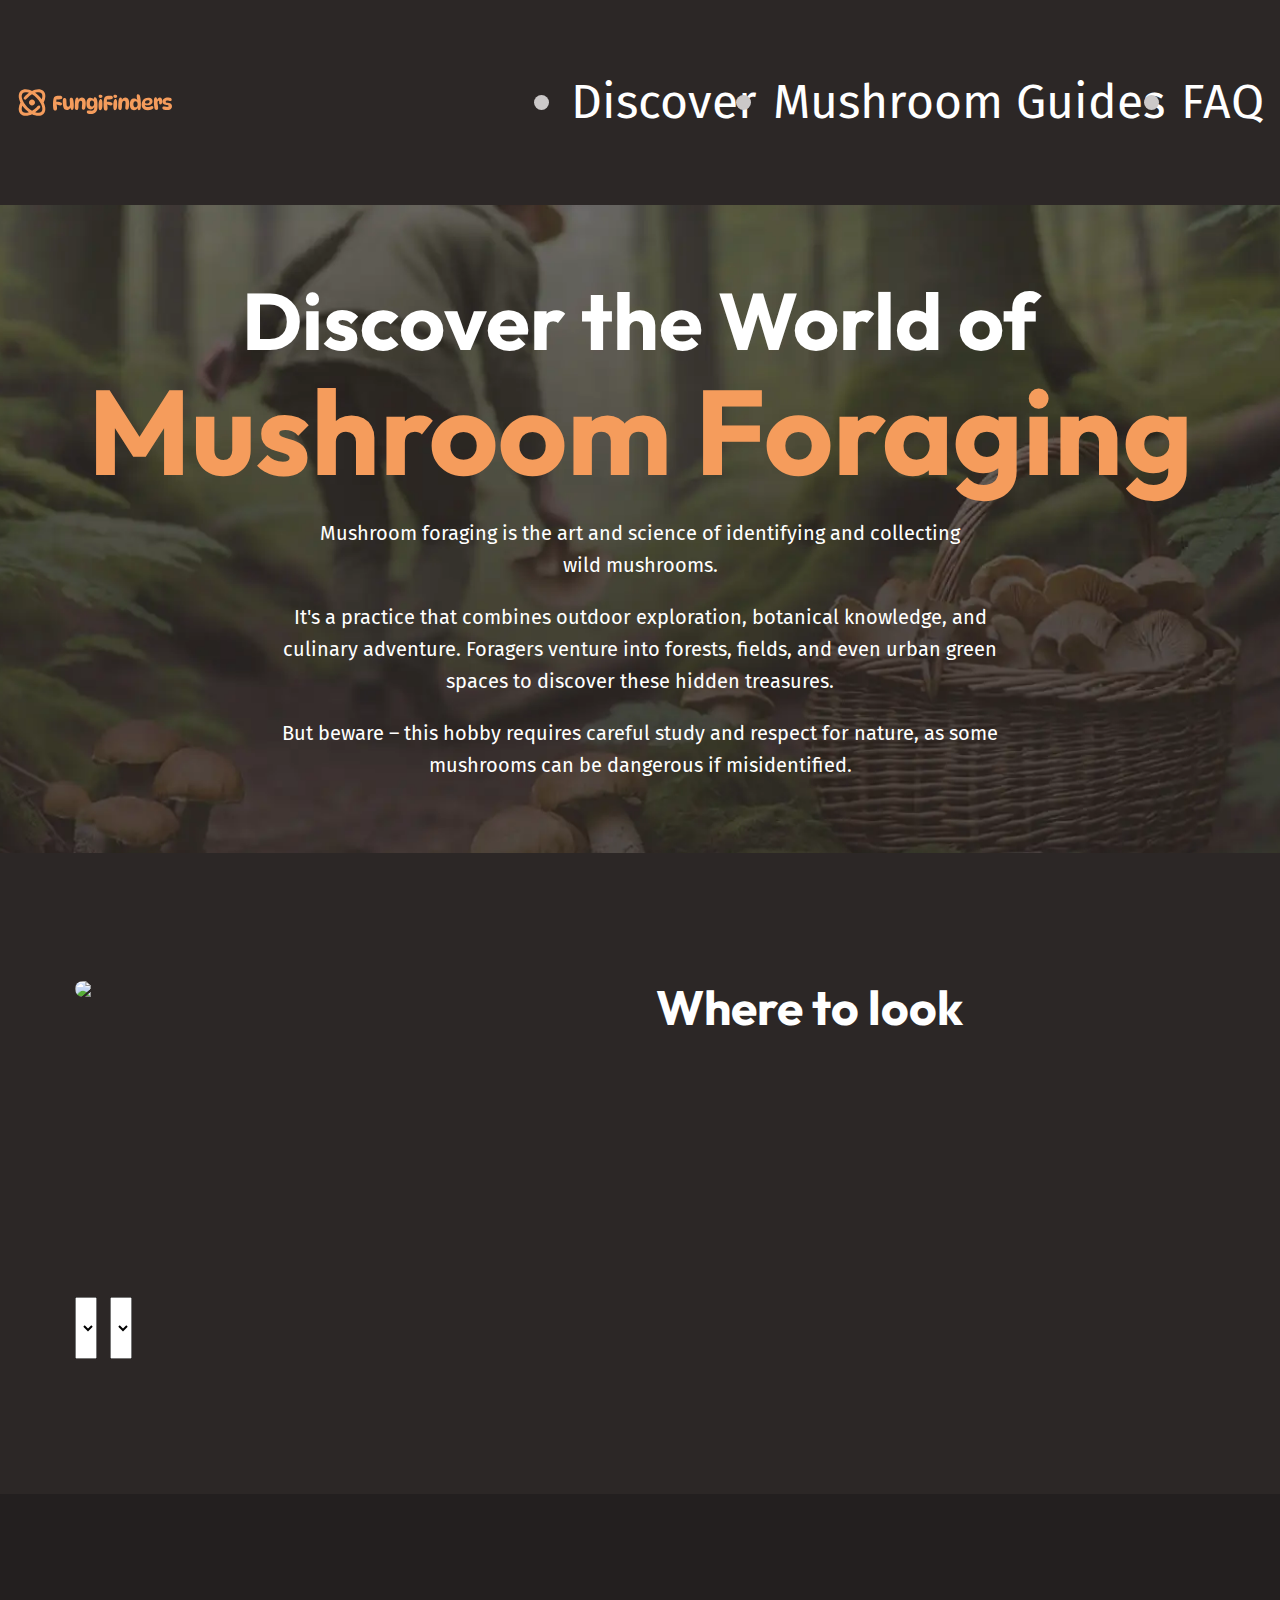
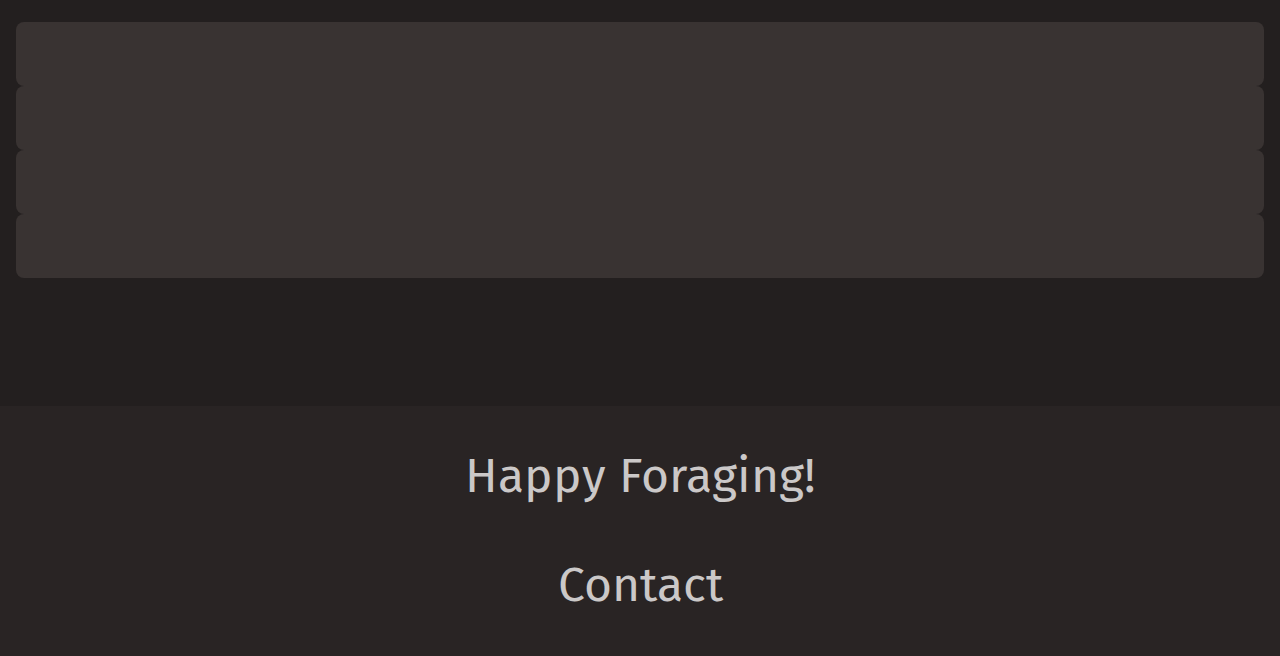
==== mushroom-guide.html @ 0af753ed "feat: add mushroom-guide.html" ====
<!DOCTYPE html>
<html lang="en">
  <head>
    <meta charset="UTF-8" />
    <meta name="viewport" content="width=device-width, initial-scale=1.0" />
    <title>Fungi Finders</title>
    <link rel="preconnect" href="https://fonts.googleapis.com" />
    <link rel="preconnect" href="https://fonts.gstatic.com" crossorigin />
    <link
      href="https://fonts.googleapis.com/css2?family=Fira+Sans:wght@400;700&family=Outfit:wght@100..900&display=swap"
      rel="stylesheet"
    />
    <link rel="stylesheet" href="./style.css" />
    <script src="/main.js" defer></script>
  </head>
  <body>
    <a class="skip-to-main" href="#main">Skip to main</a>
    <header class="site-header">
      <div class="wrapper" data-width="wide" data-padding="compact">
        <div class="site-header__inner">
          <img src="/assets/fungi-finders.svg" alt="Fungi Logo" />
          <button aria-controls="primary-nav" aria-expanded="false">
            <span class="visally-hidden"></span>
            <img src="/assets/hamburger.svg" alt="" />
          </button>
          <nav id="primary-nav" class="primary-navigation">
            <ul>
              <li><a href="/">Discover</a></li>
              <li><a href="#">Mushroom Guides</a></li>
              <li><a href="#">FAQ</a></li>
            </ul>
          </nav>
        </div>
      </div>
    </header>
    <main id="main">
      <section class="hero section flow" data-padding="compact">
        <div class="wrapper">
          <h1 class="hero__title">
            Discover the World of <span> Mushroom Foraging</span>
          </h1>
        </div>
        <div class="wrapper" data-width="narrow">
          <div class="flow">
            <p>
              Mushroom foraging is the art and science of identifying and
              collecting wild mushrooms.
            </p>
            <p>
              It's a practice that combines outdoor exploration, botanical
              knowledge, and culinary adventure. Foragers venture into forests,
              fields, and even urban green spaces to discover these hidden
              treasures.
            </p>
            <p>
              But beware – this hobby requires careful study and respect for
              nature, as some mushrooms can be dangerous if misidentified.
            </p>
          </div>
        </div>
      </section>
      <!-- Where to look -->
      <section class="section">
        <div class="wrapper">
          <div class="equal-columns" data-alignment="centered" data-gap="large">
            <div class="">
              <img src="" alt=" " />
            </div>
            <div class="">
              <h2 class="section-title">Where to look</h2>
              <p></p>
              <p></p>
              <p></p>
            </div>
          </div>
        </div>
      </section>
      <!-- Guide -->
      <section class="section">
        <div class="wrapper">
          <h2 class="section-title"></h2>
          <select></select>
          <select></select>
          <!-- Grid of mushrooms -->
          <div>
            <!-- 12 cards here -->
          </div>
        </div>
      </section>
      <!-- fag -->
      <section class="section background-extra-dark">
        <div class="wrapper" data-width="wide">
          <div class="card">
            <img src="" alt="" />
            <h3 class="card__title"></h3>
            <p></p>
          </div>
          <div class="card">
            <img src="" alt="" />
            <h3 class="card__title"></h3>
            <p></p>
          </div>
          <div class="card">
            <img src="" alt="" />
            <h3 class="card__title"></h3>
            <p></p>
          </div>
          <div class="card">
            <img src="" alt="" />
            <h3 class="card__title"></h3>
            <p></p>
          </div>
        </div>
      </section>
    </main>
    <footer class="site-footer">
      <p class="site--footer__title">Happy Foraging!</p>
      <a href="mailto:bobby@gmail.com">Contact</a>
    </footer>
  </body>
</html>
---- style.css ----
@layer reset {
  *,
  *::before,
  *::after {
    box-sizing: border-box;
  }

  html {
    -mo2-text-size-adjust: none;
    -webkit-text-size-adjust: none;
    text-size-adjust: none;
  }

  body,
  h1,
  h2,
  h3,
  h4,
  p,
  figure,
  blockqoute,
  dl,
  dd {
    margin: 0;
  }

  body {
    min-block-size: 100vh;
    line-height: 1.6;
  }

  h1,
  h2,
  h3,
  button,
  input,
  label {
    line-height: 1.1;
  }

  h1,
  h2,
  h3,
  h4 {
    text-wrap: balance;
  }

  p,
  li {
    text-wrap: pretty;
  }

  img,
  picture {
    max-inline-size: 100%;
    display: block;
  }

  input,
  button,
  textarea,
  select {
    font: inherit;
  }
}

@layer base {
  :root {
    --clr-white: hsl(0, 0%, 100%);
    --clr-gray-100: hsl(0, 2%, 79%);
    --clr-brand-400: hsl(25, 88%, 75%);
    --clr-brand-500: hsl(25, 88%, 66%);
    --clr-green-400: hsl(143, 19%, 49%);
    --clr-green-500: hsl(143, 38%, 37%);
    --clr-green-600: hsl(145, 29%, 19%);
    --clr-brown-500: hsl(10, 5%, 25%);
    --clr-brown-600: hsl(9, 7%, 21%);
    --clr-brown-700: hsl(9, 8%, 16%);
    --clr-brown-800: hsl(0, 6%, 15%);
    --clr-brown-900: hsl(0, 6%, 13%);

    --clr-orange-500: hsl(28, 43%, 28%);
    --clr-red-500: hsl(359, 34%, 24%);
    --clr-teal-500: hsl(186, 42%, 25%);

    --ff--body: 'Fira Sans', sans-serif;
    --ff-heading: 'Outfit', sans-serif;
    --fs-300: 0.875rem;
    --fs-400: 1rem;
    --fs-500: 1.125rem;
    --fs-600: 1.25rem;
    --fs-700: 1.5rem;
    --fs-800: 2rem;
    --fs-900: 3.75rem;
    --fs-1000: 3.75rem;

    @media (width > 760px) {
      --fs-300: 0.875rem;
      --fs-400: 1rem;
      --fs-500: 1.25rem;
      --fs-600: 1.5rem;
      --fs-700: 2rem;
      --fs-800: 3rem;
      --fs-900: 5rem;
      --fs-1000: 7.5rem;
    }
  }
  :root {
    --text-main: var(--clr-gray-100);
    --text-high-contrast: var(--clr-white);
    --text-brand: var(--clr-brand-500);
    --text-brand-light: var(--clr-brand-400);

    --background-accent-light: var(--clr-green-400);
    --background-accent-main: var(--clr-green-500);
    --background-accent-dark: var(--clr-green-600);

    --background-extra-light: var(--clr-brown-500);
    --background-light: var(--clr-brown-600);
    --background-main: var(--clr-brown-700);
    --background-dark: var(--clr-brown-800);
    --background-extra-dark: var(--clr-brown-900);
  }
  :root {
    --font-size-heading-sm: var(--fs-700);
    --font-size-heading-rg: var(--fs-800);
    --font-size-heading-lg: var(--fs-900);
    --font-size-heading-xl: var(--fs-1000);

    --font-size-sm: var(--fs-300);
    --font-size-rg: var(--fs-400);
    --font-size-md: var(--fs-500);
    --font-size-lg: var(--fs-600);
  }
  :root {
    --border-radius-sm: 0.25rem;
    --border-radius-md: 0.5rem;
    --border-radius-lg: 0.75rem;
  }

  html {
    font-family: var(--ff--body);
    line-height: 1.6;
  }
  body {
    font-size: var(--font-size-heading-rg);
    color: var(--text-main);
    background-color: var(--background-main);
  }
  h1,
  h2,
  h3,
  h4 {
    font-family: var(--ff-heading);
    color: var(--text-high-contrast);
  }
  h1 {
    font-size: var(--font-size-heading-lg);
  }
  a {
    color: var(--text-high-contrast);
  }
  a:hover,
  a:focus-visible {
    color: var(--text-brand-light);
  }
  img {
    border-radius: var(--border-radius-lg);
  }
}

@layer layout {
  .flow > * + * {
    margin-top: var(--flow-spacer, 1em);
  }
  .grid-flow {
    display: grid;
    gap: var(--grid-flow-gap, 1rem);

    align-content: start;
    justify-items: start;

    /* optional */
    align-content: var(--grid-flow-alignment, start);
    justify-items: var(--grid-flow-justification, start);
  }

  .equal-columns {
    display: grid;
    gap: var(--equal-columns-gap, 1rem);
    align-items: var(--column-layout-alignment, stretch);

    @media (width > 760px) {
      grid-auto-flow: column;
      grid-auto-columns: 1fr;
    }
    &[data-gap='large'] {
      --equal-columns-gap: 2rem;
    }

    &[data-vertical-alignment='centered'] {
      --column-layout-alignment: center;
    }

    &[data-vertical-alignment='bottom'] {
      --column-layout-alignment: end;
    }
  }

  .section {
    --padding: 3.7rem;
    padding-block: var(--padding);

    @media (width > 720px) {
      --padding: 8rem;

      &[data-padding='compact'] {
        --padding: 4.5rem;
      }
    }
  }

  .wrapper {
    --wrapper-max-width: 1130px;

    max-width: var(--wrapper-max-width);
    margin-inline: auto;
    padding-inline: 1rem;
    /* Non conventianall way to fix any line breaks due to figma sizing */
    box-sizing: content-box;

    &[data-width='narrow'] {
      --wrapper-max-width: 720px;
    }
    /* we can also nesting */
    &[data-width='wide'] {
      --wrapper-max-width: 1330px;
    }
  }
  /* attribute selector instead of using double hypen method */
  /* .wrapper[data-width='wide']{

  } */
  /* .wrapper--wide{

  }
  .wrapper--narrow{

  } */
}

@layer components {
  .skip-to-main:not(:focus) {
    clip: rect(0 0 0 0);
    clip-path: inset(50%);
    height: 1px;
    overflow: hidden;
    position: absolute;
    white-space: nowrap;
    width: 1px;
    position: absolute;
  }
  .skip-to-main {
    background: var(--background-accent-main);
    padding: 1rem;
    border-radius: var(--border-radius-lg);
  }
  .site-header {
    padding-block: 1rem;
  }
  .site-header__inner {
    display: flex;
    gap: 0.5rem 1rem;
    flex-wrap: wrap;
    justify-content: space-between;
  }
  [aria-controls='primary-nav'] {
    z-index: 100;
    background: transparent;
    border: 0;
    img {
      border-radius: 0;
    }
  }
  [aria-controls='primary-nav'] {
    display: none;
  }
  .primary-navigation {
    ul {
      display: flex;
      gap: 0.5rem 1rem;
    }
    a {
      text-decoration: none;
    }

    @media (width < 760px) {
      display: none;
      position: absolute;
      z-index: 10;
      top: 0;
      right: 0;
      padding: 2rem;
      font-size: var(--font-size-lg);
      font-weight: 700;
      font-family: var(--ff-heading);
      background-color: var(--background-accent-main);
      border-radius: 0 0 0 var(--border-radius-md);
      ul {
        gap: 0;
        flex-direction: column;
      }
      li + li {
        margin-block-start: 2rem;
        padding-block-start: 2rem;
        border-top: 2px solid var(--background-accent-light);
      }
    }
  }
  @media (width < 760px) {
    [aria-controls='primary-nav'] {
      display: block;
    }
    [aria-expanded='true'] + .primary-navigation {
      display: block;
    }
  }
  .site-footer {
    text-align: center;
    padding-block: 2rem;
    background-color: var(--background-dark);
    display: grid;
    gap: 2rem;

    a {
      color: var(--text-main);
    }

    a:hover,
    a:focus-visbile {
      color: var(--text-brand-light);
    }
  }
  .site-footer__title {
    font-size: var(--font-size-heading-rg);
    font-family: var(--ff-heading);
    font-weight: 700;
  }
  a {
    text-decoration: none;
  }
  .hero {
    text-align: center;
    font-size: var(--font-size-md);
    color: var(--text-high-contrast);
    background-image: url(/assets/hero.webp);
    background-size: cover;
    background-position: center;
  }
  .hero__title {
    font-size: var(--font-size-heading-lg);
    span {
      font-size: var(--font-size-heading-xl);
      color: var(--text-brand);
      display: block;
    }
  }
  .card {
    display: grid;
    gap: var(--card-gap, 1rem);
    padding: 1rem;
    background-color: var(--background-light);
    border-radius: var(--border-radius-md);
    img {
      border-radius: var(--border-radius-sm);
    }
  }
  .card__title {
    font-size: var(--card--title-font-size, --font-size-heading-sm);
    color: var(--card-title-colr, var(--text-brand));
  }
  .button {
    text-decoration: none;
    cursor: pointer;
    display: inline-flex;
    padding: 0.5rem 1rem;
    background-color: var(--background-accent-main);
    font-weight: 700;
    border-radius: var(--border-radius-md);
  }
  .button:hover,
  .button:focus-visible {
    color: var(--text-high-contrast);
    background-color: var(--background-accent-light);
  }
}

@layer utilities {
  .visually-hidden {
    clip: rect(0 0 0 0);
    clip-path: inset(50%);
    height: 1px;
    overflow: hidden;
    position: absolute;
    white-space: nowrap;
    width: 1px;
  }
  .text-center {
    text-align: center;
  }
  .text-brand {
    color: var(--text-brand);
  }
  .text-high-contrast {
    color: var(--text-high-contrast);
  }

  .section-title {
    font-size: var(--font-size-heading-rg);
  }

  .background-base {
    background-color: var(--background-base);
  }
  .background-light {
    background-color: var(--background-light);
  }
  .background-extra-light {
    background-color: var(--background-extra-light);
  }
  .background-dark {
    background-color: var(--background-dark);
  }
  .background-extra-dark {
    background-color: var(--background-extra-dark);
  }

  .background-accent {
    background-color: var(--background-accent-dark);
  }

  .font-size-sm {
    font-size: var(--font-size-sm);
  }
  .font-size-regular {
    font-size: var(--font-size-regular);
  }
  .font-size-md {
    font-size: var(--font-size-md);
  }
  .font-size-lg {
    font-size: var(--font-size-lg);
  }
}
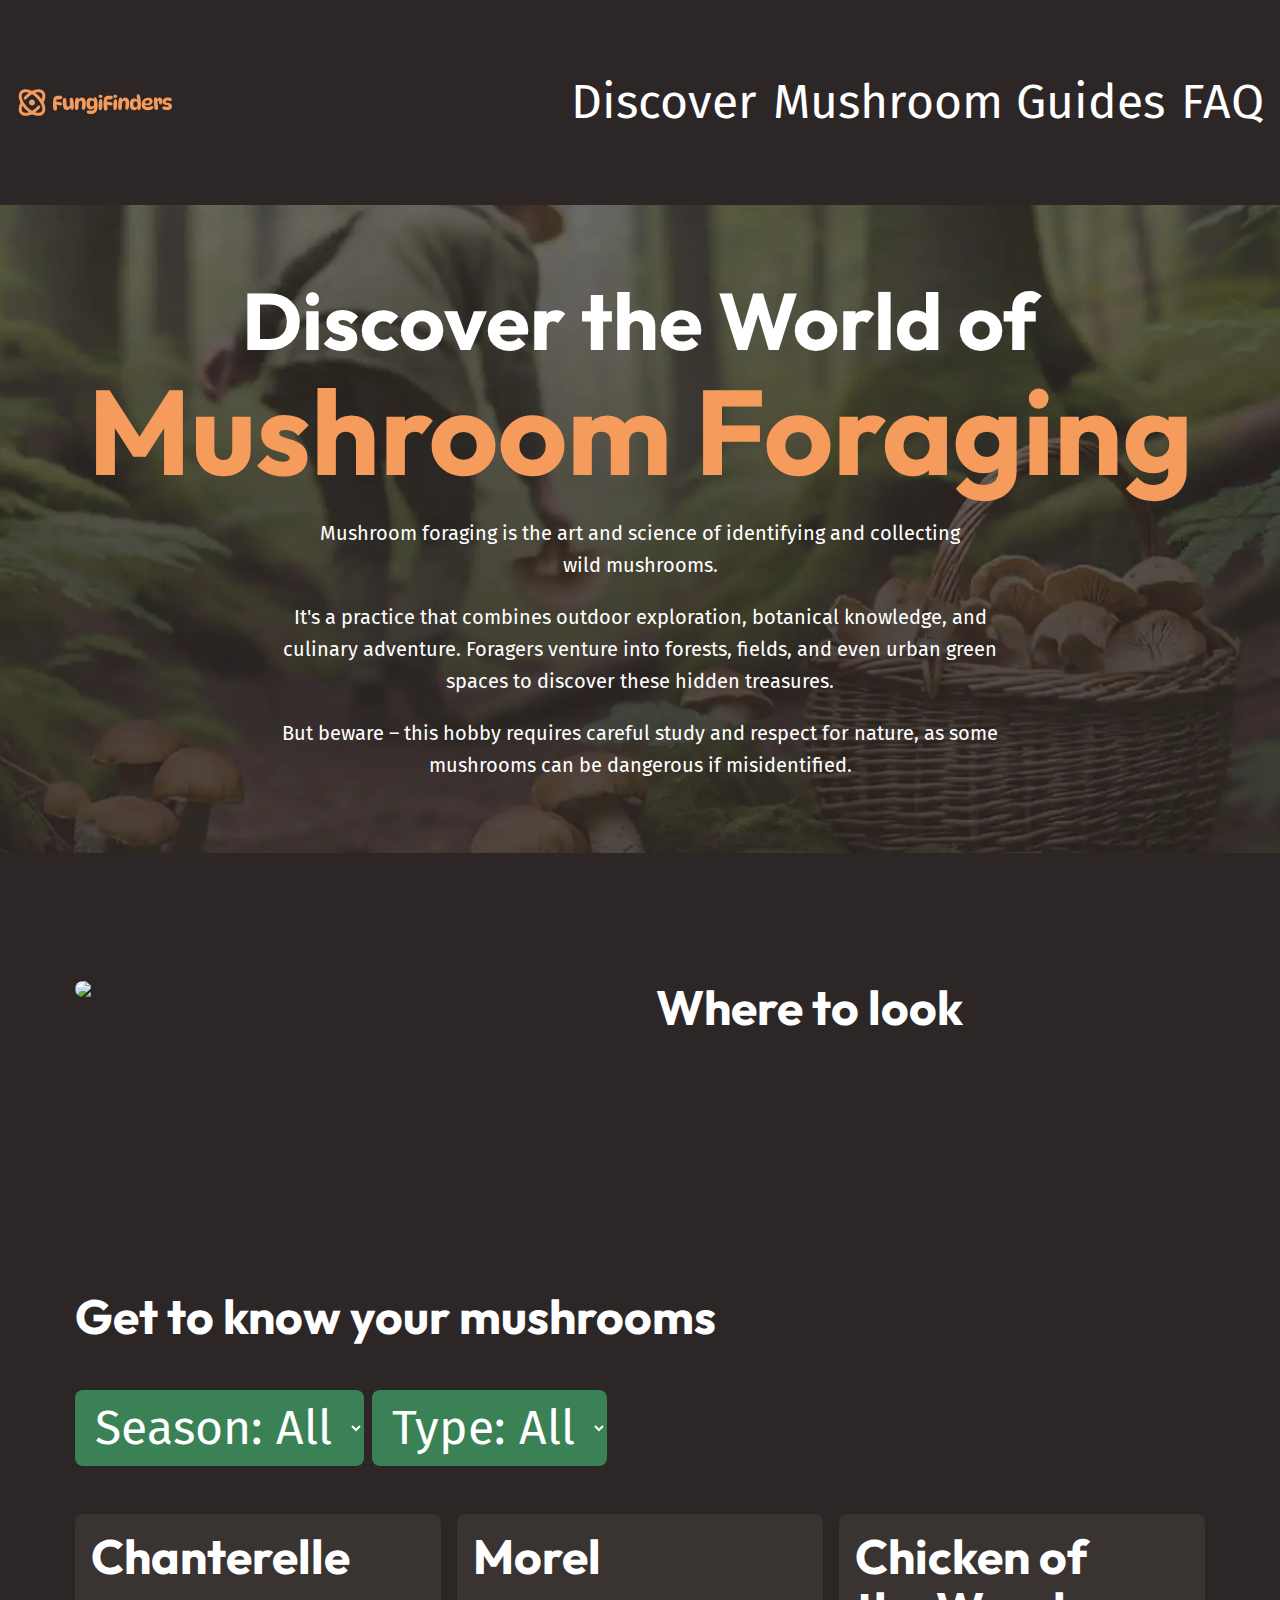
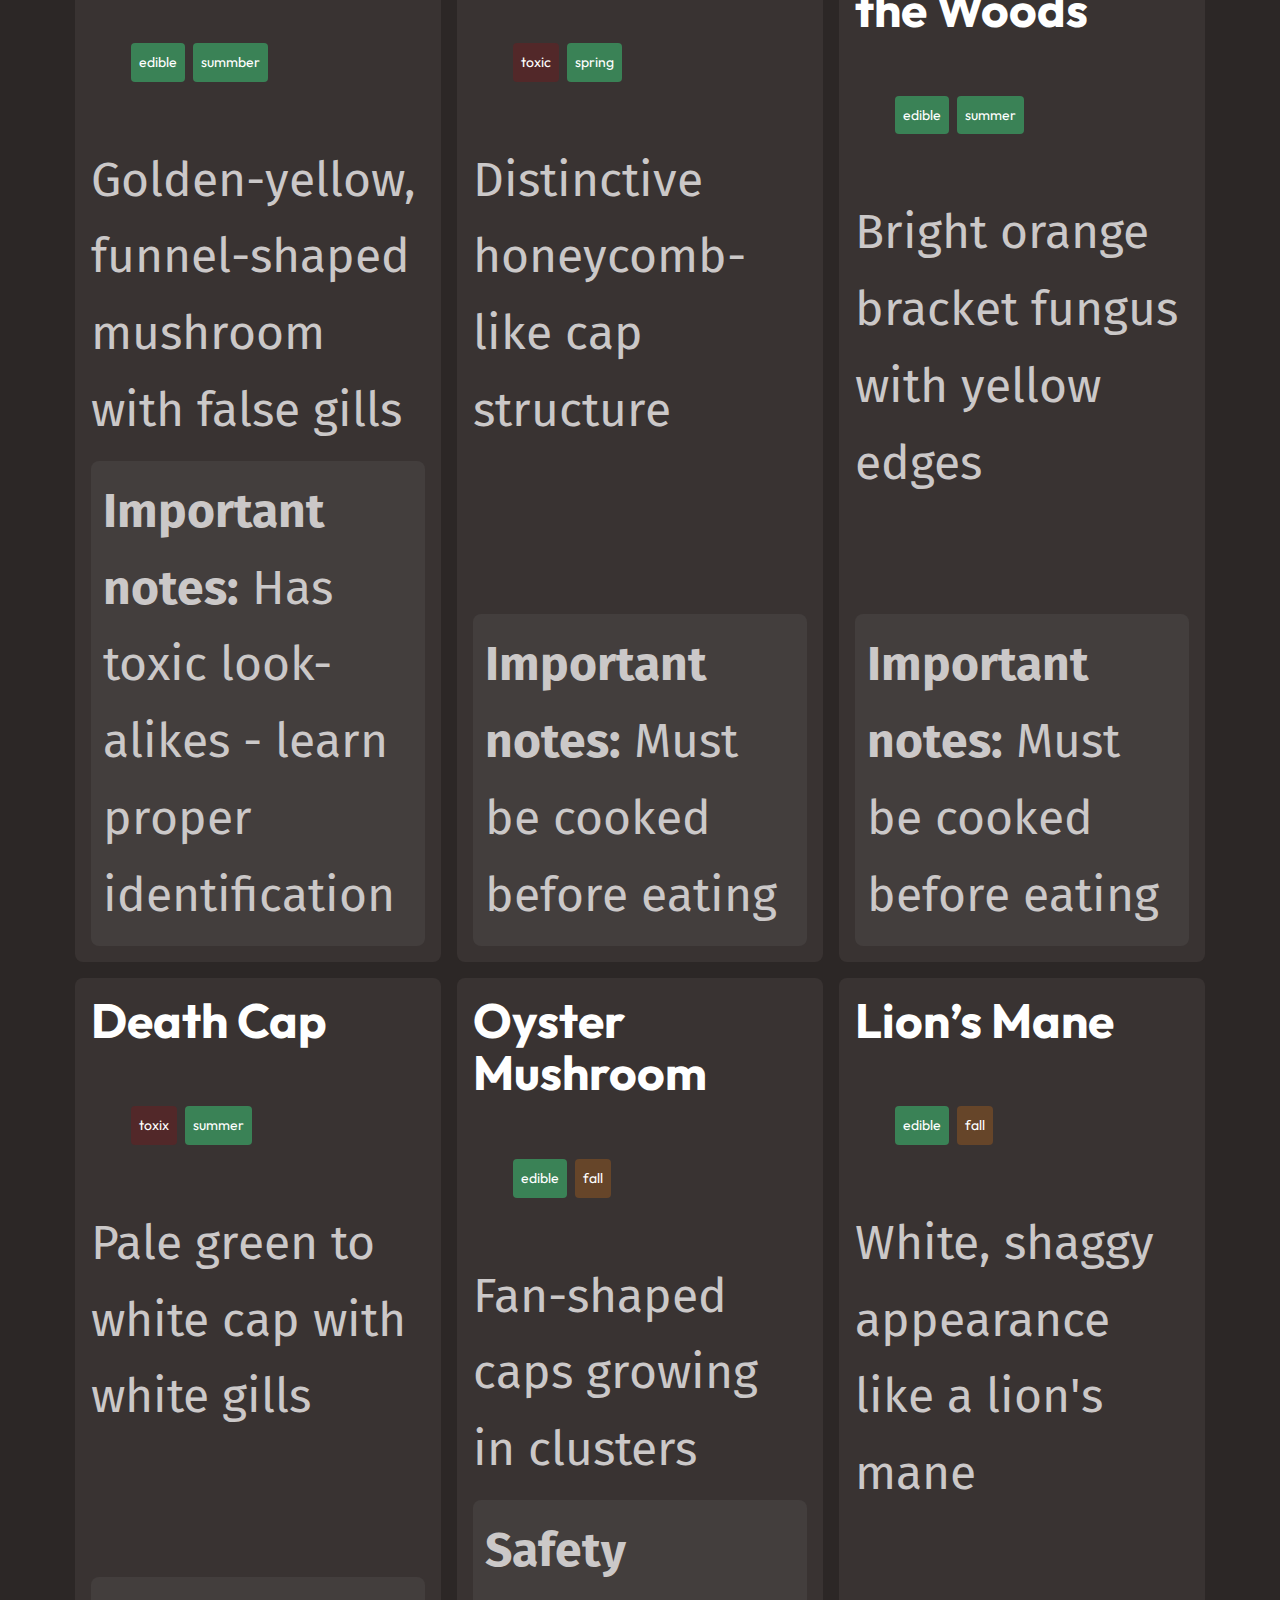
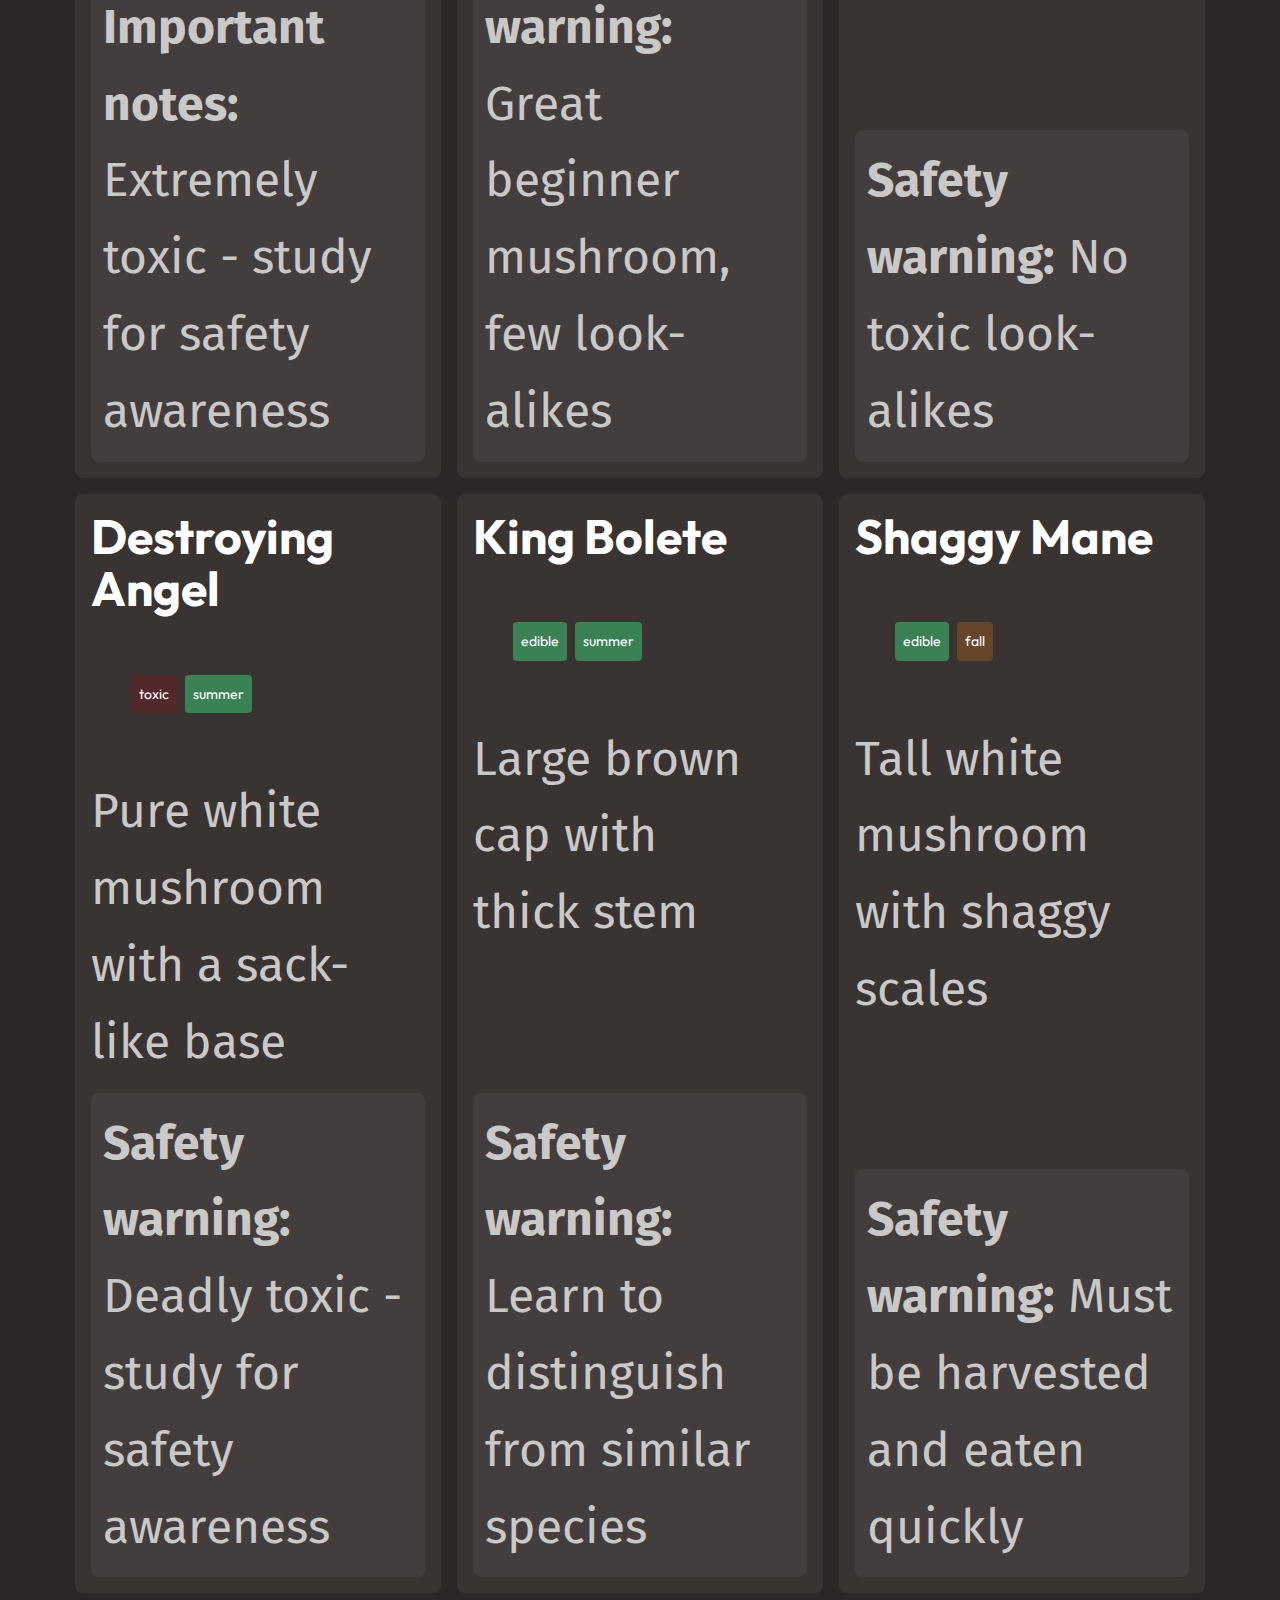
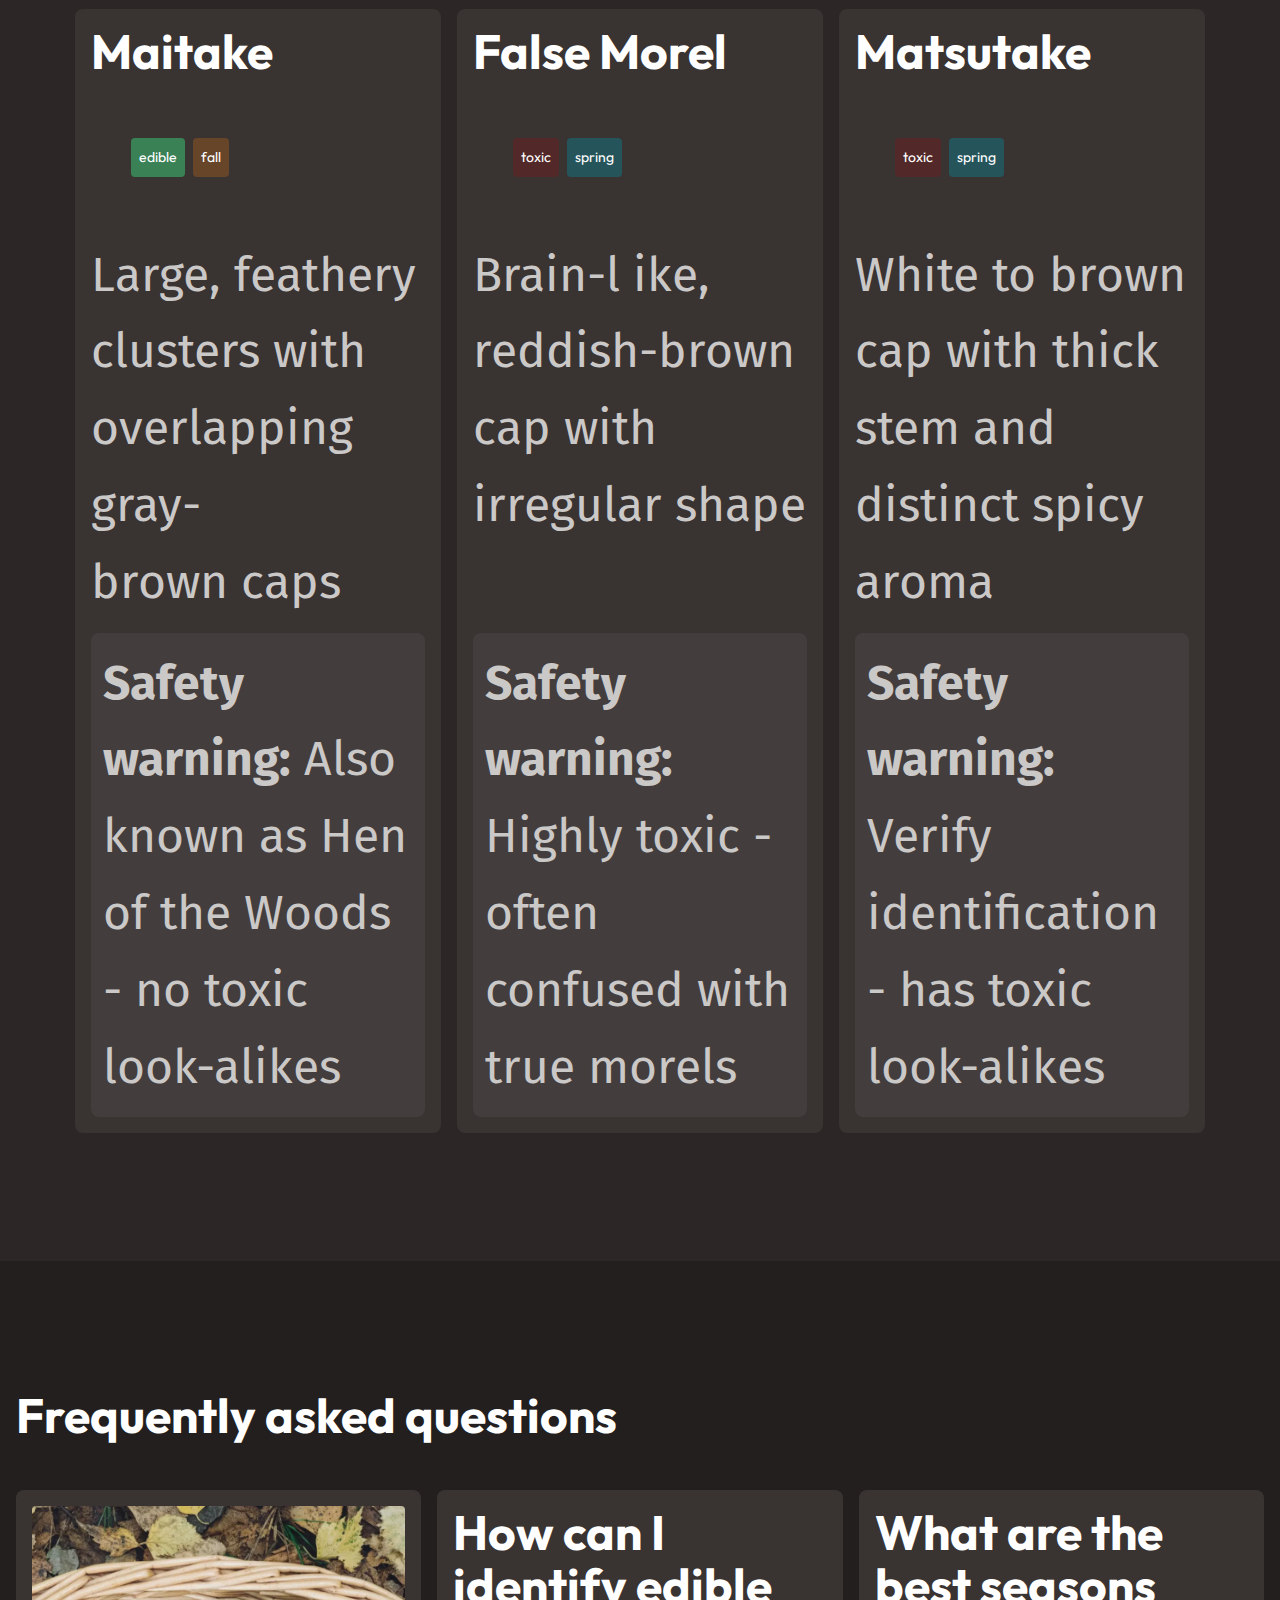
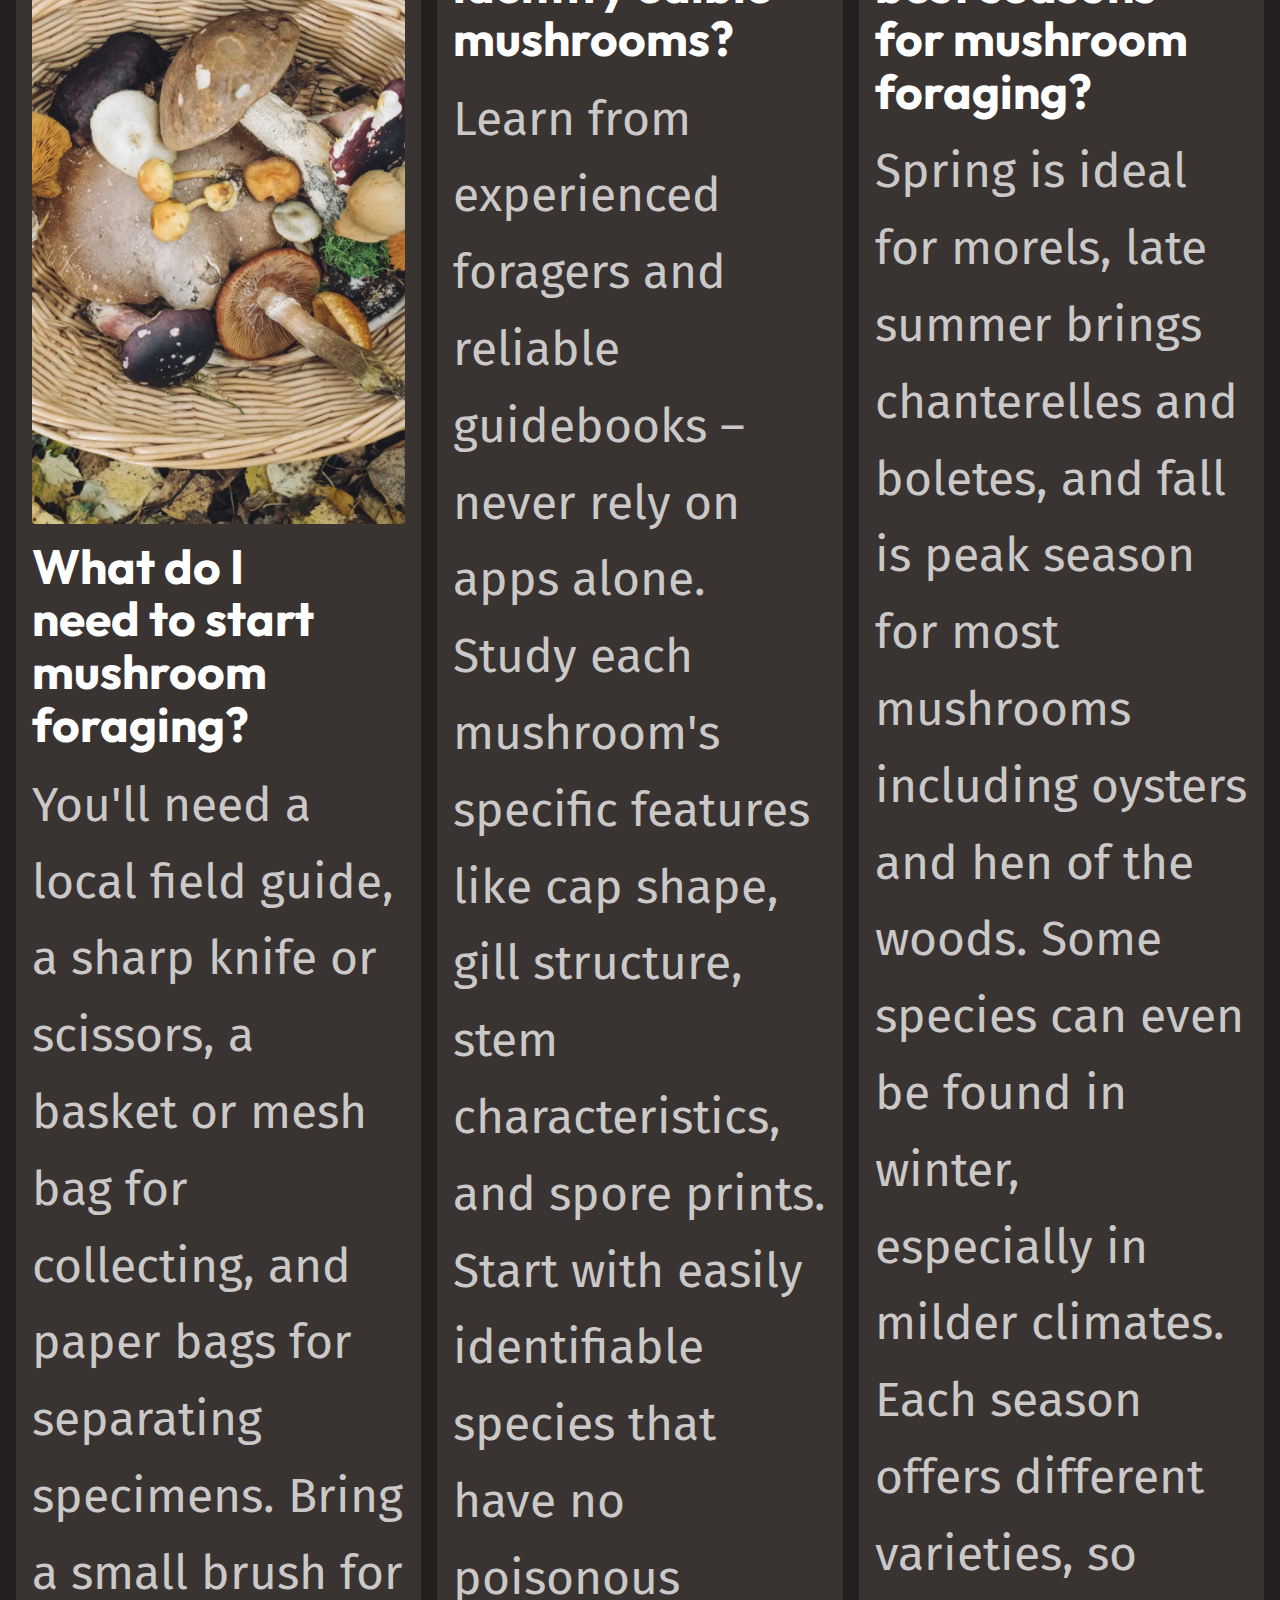
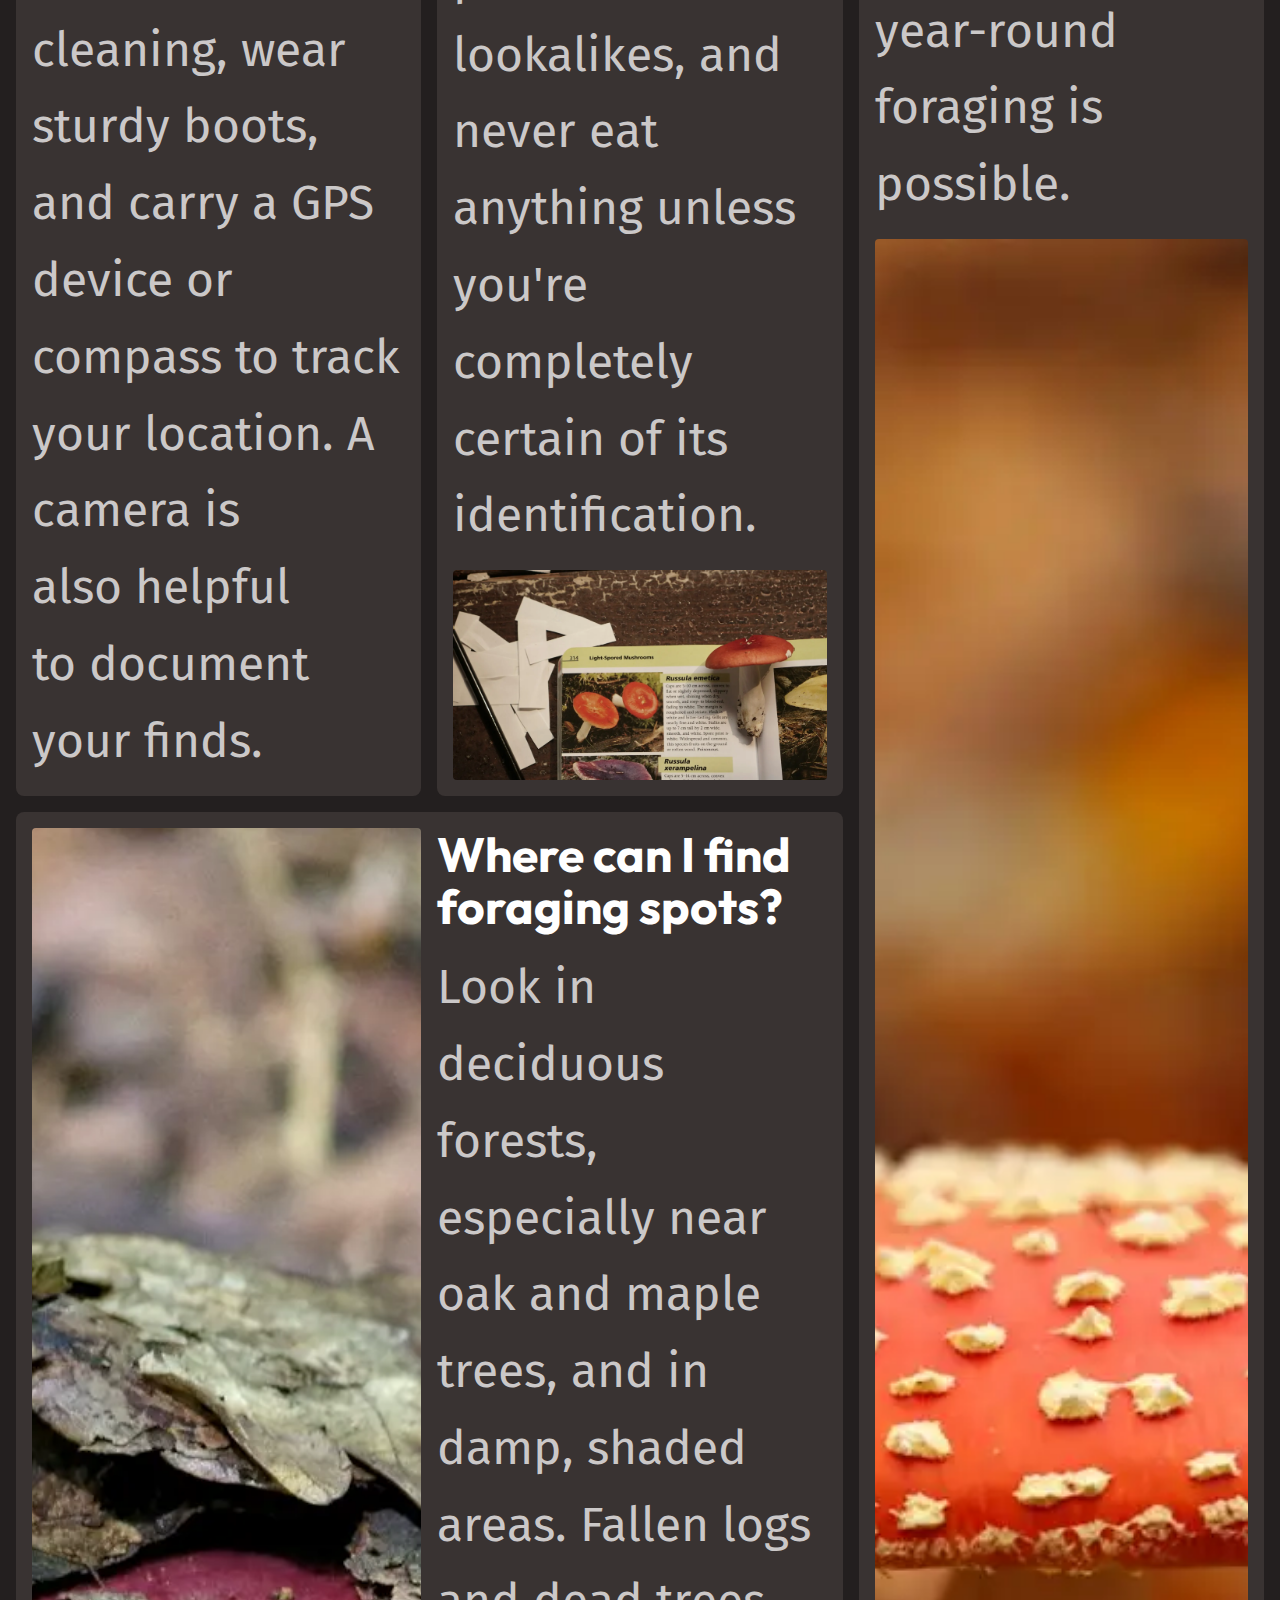
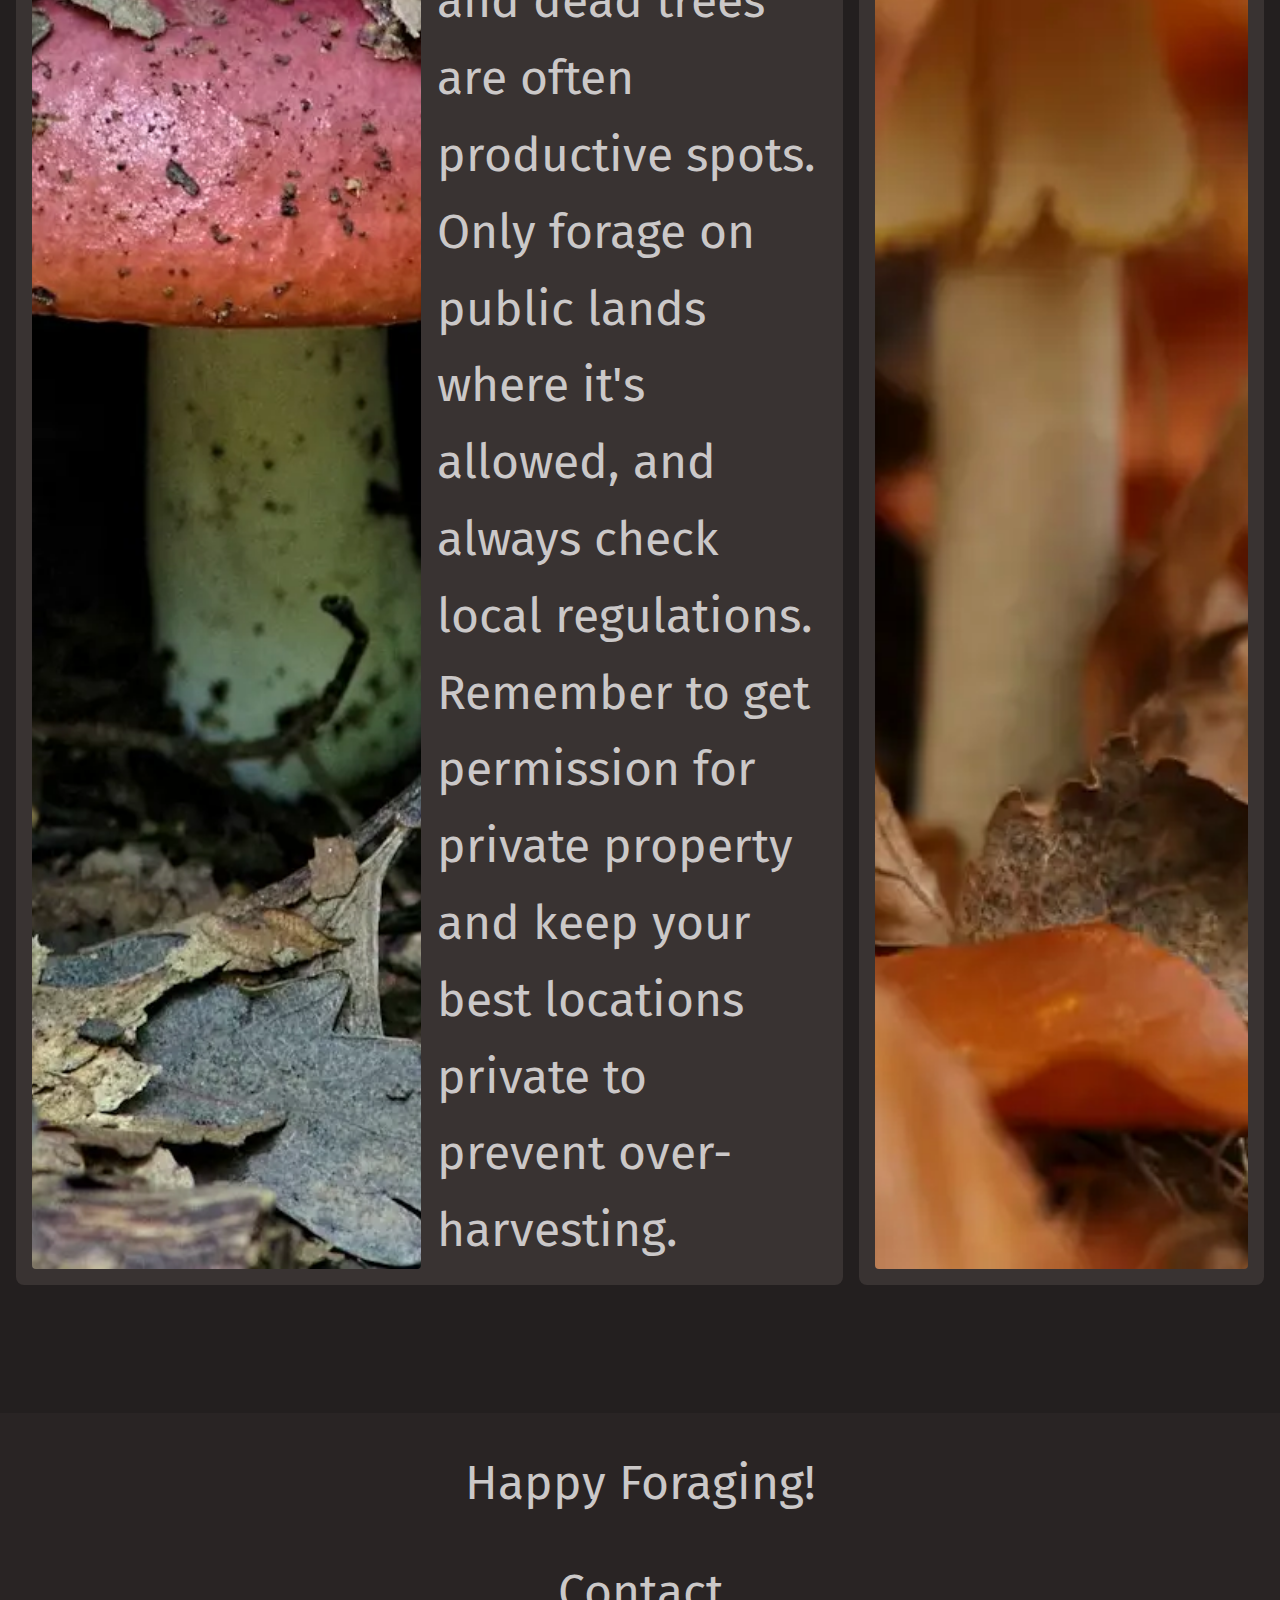
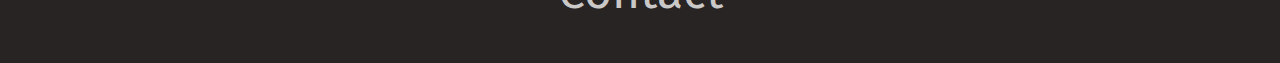
==== commit f22d6f23: "feat: updated animation on mushroom guide and navbar" ====
--- a/mushroom-guide.html
+++ b/mushroom-guide.html
@@ -12,6 +12,7 @@
     />
     <link rel="stylesheet" href="./style.css" />
     <script src="/main.js" defer></script>
+    <script src="/mushroom-filter.js" defer></script>
   </head>
   <body>
     <a class="skip-to-main" href="#main">Skip to main</a>
@@ -26,8 +27,8 @@
           <nav id="primary-nav" class="primary-navigation">
             <ul>
               <li><a href="/">Discover</a></li>
-              <li><a href="#">Mushroom Guides</a></li>
-              <li><a href="#">FAQ</a></li>
+              <li><a href="/mushroom-guide.html">Mushroom Guides</a></li>
+              <li><a href="/mushroom-guide.html#faq">FAQ</a></li>
             </ul>
           </nav>
         </div>
@@ -76,40 +77,330 @@
         </div>
       </section>
       <!-- Guide -->
-      <section class="section">
+      <section class="mushroom-guide section">
         <div class="wrapper">
-          <h2 class="section-title"></h2>
-          <select></select>
-          <select></select>
+            <div class="flow">
+          <h2 class="section-title">Get to know your mushrooms</h2>
+          <div class='flex-group'>
+          <select name='season' id='season'>
+            <option value="all">Season: All</option>
+            <option value="spring">Spring</option>
+            <option value="summer">Summer</option>
+            <option value="fall">Fall</option>
+          </select>
+          <select name='edible' id='edible'>
+            <option value="all">Type: All</option>
+            <option value="edible">edible</option>
+            <option value="toxic">Toxic</option>
+          </select>
+        </div>
           <!-- Grid of mushrooms -->
-          <div>
-            <!-- 12 cards here -->
+          <div class="grid-auto-fill">
+            <div class="card">
+              <h3 class="card__title" aria-label="Mushroom Characteristics">
+                Chanterelle
+              </h3>
+              <ul class="tag-list" role="list">
+                <li data-edible="edible">
+                  <span class="visually-hidden"> This mushroom is </span>
+                  edible
+                </li>
+                <li data-season="summer">
+                  <span class="visually-hidden">
+                    Best season to harvest is
+                  </span>
+                  summber
+                </li>
+              </ul>
+              <p>Golden-yellow, funnel-shaped mushroom with false gills</p>
+              <div class="card__note">
+                <strong>Important notes:</strong>
+                Has toxic look-alikes - learn proper identification
+              </div>
+            </div>
+            <div class="card">
+              <h3 class="card__title" aria-label="Mushroom Characteristics">
+                Morel
+              </h3>
+              <ul class="tag-list" role="list">
+                <li data-edible="toxic">
+                  <span class="visually-hidden"> This mushroom is </span>
+                  toxic
+                </li>
+                <li data-season="summer">
+                  <span class="visually-hidden">
+                    Best season to harvest is
+                  </span>
+                  spring
+                </li>
+              </ul>
+              <p>Distinctive honeycomb-like cap structure</p>
+              <div class="card__note">
+                <strong>Important notes:</strong>
+                Must be cooked before eating
+              </div>
+            </div>
+
+            <div class="card">
+              <h3 class="card__title" aria-label="Mushroom Characteristics">
+                Chicken of the Woods
+              </h3>
+              <ul class="tag-list" role="list">
+                <li data-edible="edible">
+                  <span class="visually-hidden"> This mushroom is </span>
+                  edible
+                </li>
+                <li data-season="summer">
+                  <span class="visually-hidden">
+                    Best season to harvest is
+                  </span>
+                  summer
+                </li>
+              </ul>
+              <p>Bright orange bracket fungus with yellow edges</p>
+              <div class="card__note">
+                <strong>Important notes:</strong>
+                Must be cooked before eating
+              </div>
+            </div>
+            <div class="card">
+              <h3 class="card__title" aria-label="Mushroom Characteristics">
+                Death Cap
+              </h3>
+              <ul class="tag-list" role="list">
+                <li data-edible="toxic">
+                  <span class="visually-hidden"> This mushroom is </span>
+                  toxix
+                </li>
+                <li data-season="summer">
+                  <span class="visually-hidden">
+                    Best season to harvest is
+                  </span>
+                  summer
+                </li>
+              </ul>
+              <p>Pale green to white cap with white gills</p>
+              <div class="card__note">
+                <strong>Important notes:</strong>
+                Extremely toxic - study for safety awareness
+              </div>
+            </div>
+            <div class="card">
+              <h3 class="card__title" aria-label="Mushroom Characteristics">
+                Oyster Mushroom
+              </h3>
+              <ul class="tag-list" role="list">
+                <li data-edible="edible">
+                  <span class="visually-hidden"> This mushroom is </span>
+                  edible
+                </li>
+                <li data-season="fall">
+                  <span class="visually-hidden">
+                    Best season to harvest is
+                  </span>
+                  fall
+                </li>
+              </ul>
+              <p>Fan-shaped caps growing in clusters</p>
+              <div class="card__note">
+                <strong>Safety warning:</strong>
+                Great beginner mushroom, few look-alikes
+              </div>
+            </div>
+            <div class="card">
+              <h3 class="card__title" aria-label="Mushroom Characteristics">
+                Lion’s Mane
+              </h3>
+              <ul class="tag-list" role="list">
+                <li data-edible="edible">
+                  <span class="visually-hidden"> This mushroom is </span>
+                  edible
+                </li>
+                <li data-season="fall">
+                  <span class="visually-hidden">
+                    Best season to harvest is
+                  </span>
+                  fall
+                </li>
+              </ul>
+              <p>White, shaggy appearance like a lion's mane</p>
+              <div class="card__note">
+                <strong>Safety warning:</strong>
+                No toxic look-alikes
+              </div>
+            </div>
+            <div class="card">
+              <h3 class="card__title" aria-label="Mushroom Characteristics">
+                Destroying Angel
+              </h3>
+              <ul class="tag-list" role="list">
+                <li data-edible="toxic">
+                  <span class="visually-hidden"> This mushroom is </span>
+                  toxic
+                </li>
+                <li data-season="summer">
+                  <span class="visually-hidden">
+                    Best season to harvest is
+                  </span>
+                  summer
+                </li>
+              </ul>
+              <p>Pure white mushroom with a sack-like base</p>
+              <div class="card__note">
+                <strong>Safety warning:</strong>
+                Deadly toxic - study for safety awareness
+              </div>
+            </div>
+            <div class="card">
+              <h3 class="card__title" aria-label="Mushroom Characteristics">
+                King Bolete
+              </h3>
+              <ul class="tag-list" role="list">
+                <li data-edible="edible">
+                  <span class="visually-hidden"> This mushroom is </span>
+                  edible
+                </li>
+                <li data-season="summer">
+                  <span class="visually-hidden">
+                    Best season to harvest is
+                  </span>
+                  summer
+                </li>
+              </ul>
+              <p>Large brown cap with thick stem</p>
+              <div class="card__note">
+                <strong>Safety warning:</strong>
+                Learn to distinguish from similar species
+              </div>
+            </div>
+            <div class="card">
+              <h3 class="card__title" aria-label="Mushroom Characteristics">
+                Shaggy Mane
+              </h3>
+              <ul class="tag-list" role="list">
+                <li data-edible="edible">
+                  <span class="visually-hidden"> This mushroom is </span>
+                  edible
+                </li>
+                <li data-season="fall">
+                  <span class="visually-hidden">
+                    Best season to harvest is
+                  </span>
+                  fall
+                </li>
+              </ul>
+              <p>Tall white mushroom with shaggy scales</p>
+              <div class="card__note">
+                <strong>Safety warning:</strong>
+                Must be harvested and eaten quickly
+              </div>
+            </div>
+            <div class="card">
+              <h3 class="card__title" aria-label="Mushroom Characteristics">
+                Maitake
+              </h3>
+              <ul class="tag-list" role="list">
+                <li data-edible="edible">
+                  <span class="visually-hidden"> This mushroom is </span>
+                  edible
+                </li>
+                <li data-season="fall">
+                  <span class="visually-hidden">
+                    Best season to harvest is
+                  </span>
+                  fall
+                </li>
+              </ul>
+              <p>Large, feathery clusters with overlapping gray-brown caps</p>
+              <div class="card__note">
+                <strong>Safety warning:</strong>
+                Also known as Hen of the Woods - no toxic look-alikes
+              </div>
+            </div>
+            <div class="card">
+              <h3 class="card__title" aria-label="Mushroom Characteristics">
+                False Morel
+              </h3>
+              <ul class="tag-list" role="list">
+                <li data-edible="toxic">
+                  <span class="visually-hidden"> This mushroom is </span>
+                  toxic
+                </li>
+                <li data-season="spring">
+                  <span class="visually-hidden">
+                    Best season to harvest is
+                  </span>
+                  spring
+                </li>
+              </ul>
+              <p>Brain-l ike, reddish-brown cap with irregular shape</p>
+              <div class="card__note">
+                <strong>Safety warning:</strong>
+                Highly toxic - often confused with true morels
+              </div>
+            </div>
+            <div class="card">
+              <h3 class="card__title" aria-label="Mushroom Characteristics">
+                Matsutake
+              </h3>
+              <ul class="tag-list" role="list">
+                <li data-edible="toxic">
+                  <span class="visually-hidden"> This mushroom is </span>
+                  toxic
+                </li>
+                <li data-season="spring">
+                  <span class="visually-hidden">
+                    Best season to harvest is
+                  </span>
+                  spring
+                </li>
+              </ul>
+              <p>White to brown cap with thick stem and distinct spicy aroma</p>
+              <div class="card__note">
+                <strong>Safety warning:</strong>
+                Verify identification - has toxic look-alikes
+              </div>
+            </div>
+            <div class='no-matches' hidden>No matches for these filters</div>
           </div>
         </div>
       </section>
       <!-- fag -->
-      <section class="section background-extra-dark">
-        <div class="wrapper" data-width="wide">
-          <div class="card">
-            <img src="" alt="" />
-            <h3 class="card__title"></h3>
-            <p></p>
-          </div>
-          <div class="card">
-            <img src="" alt="" />
-            <h3 class="card__title"></h3>
-            <p></p>
-          </div>
-          <div class="card">
-            <img src="" alt="" />
-            <h3 class="card__title"></h3>
-            <p></p>
-          </div>
-          <div class="card">
-            <img src="" alt="" />
-            <h3 class="card__title"></h3>
-            <p></p>
-          </div>
+      <section id='faq' class="section background-extra-dark">
+        <div class="wrapper flow" data-width="wide">
+            <h2 class='section-title'>Frequently asked questions</h2>
+            <div class="faq-bento">
+                <div class="card">
+                  <img src="/assets/start-foraging.webp" alt="a basket full of wild mushrooms" />
+                  <h3 class="card__title">
+                      What do I need to start mushroom foraging?
+                  </h3>
+                  <p>
+                      You'll need a local field guide, a sharp knife or scissors, a basket or mesh bag for collecting, and paper bags for separating specimens. Bring a small brush for cleaning, wear sturdy boots, and carry a GPS device or compass to track your location. A camera is also helpful to document your finds.
+                  </p>
+                </div>
+                <div class="card">
+                  <img src="/assets/identify-mushrooms.webp" alt="a mushroom document guide referring to the picked mushroom" />
+                  <h3 class="card__title">How can I identify edible mushrooms?</h3>
+                  <p>
+                      Learn from experienced foragers and reliable guidebooks – never rely on apps alone. Study each mushroom's specific features like cap shape, gill structure, stem characteristics, and spore prints. Start with easily identifiable species that have no poisonous lookalikes, and never eat anything unless you're completely certain of its identification.
+                  </p>
+                </div>
+                <div class="card">
+                  <img src="/assets/where-to-find.webp" alt="a mushroom underneath foliage" />
+                  <h3 class="card__title">
+                      Where can I find foraging spots?
+                  </h3>
+                  <p>
+                      Look in deciduous forests, especially near oak and maple trees, and in damp, shaded areas. Fallen logs and dead trees are often productive spots. Only forage on public lands where it's allowed, and always check local regulations. Remember to get permission for private property and keep your best locations private to prevent over-harvesting.
+                  </p>
+                </div>
+                <div class="card">
+                  <img src="/assets//best-seasons.webp" alt="a mushroom standing tall amongst a bed of leaves" />
+                  <h3 class="card__title">What are the best seasons for mushroom foraging?</h3>
+                  <p>Spring is ideal for morels, late summer brings chanterelles and boletes, and fall is peak season for most mushrooms including oysters and hen of the woods. Some species can even be found in winter, especially in milder climates. Each season offers different varieties, so year-round foraging is possible.</p>
+                </div>
+            </div>
         </div>
       </section>
     </main>
--- a/style.css
+++ b/style.css
@@ -1,3 +1,6 @@
+@view-transition {
+  navigation: auto;
+}
 @layer reset {
   *,
   *::before,
@@ -48,6 +51,7 @@
   p,
   li {
     text-wrap: pretty;
+    list-style: none;
   }
 
   img,
@@ -141,6 +145,13 @@
   html {
     font-family: var(--ff--body);
     line-height: 1.6;
+    scroll-padding: 3rem;
+  }
+
+  @media (prefers-redhced-motion: no-preference) {
+    html {
+      scroll-behavior: smooth;
+    }
   }
   body {
     font-size: var(--font-size-heading-rg);
@@ -170,6 +181,11 @@
 }
 
 @layer layout {
+  .flex-group {
+    display: flex;
+    flex-wrap: wrap;
+    gap: 0.5rem;
+  }
   .flow > * + * {
     margin-top: var(--flow-spacer, 1em);
   }
@@ -183,6 +199,11 @@
     /* optional */
     align-content: var(--grid-flow-alignment, start);
     justify-items: var(--grid-flow-justification, start);
+  }
+  .grid-auto-fill {
+    display: grid;
+    gap: 1rem;
+    grid-template-columns: repeat(auto-fill, minmax(300px, 1fr));
   }
 
   .equal-columns {
@@ -267,6 +288,9 @@
   }
   .site-header {
     padding-block: 1rem;
+
+    overflow-x: clip;
+    position: relative;
   }
   .site-header__inner {
     display: flex;
@@ -296,6 +320,10 @@
 
     @media (width < 760px) {
       display: none;
+      opacity: 0;
+      transition: opacity 1s, display 1s, translate 1s;
+      transition-behavior: allow-discrete;
+      translate: 100% 0;
       position: absolute;
       z-index: 10;
       top: 0;
@@ -310,6 +338,17 @@
         gap: 0;
         flex-direction: column;
       }
+      li {
+        --delay: .5s
+        translate: 50%;
+        transition: translate 1s var(--delay), opacity 1s var(--delay);
+      }
+      li:nth-child(2){
+        --delay: .75s;
+      }
+      li:nth-child(3){
+        --delay: 1s;
+      }
       li + li {
         margin-block-start: 2rem;
         padding-block-start: 2rem;
@@ -323,6 +362,24 @@
     }
     [aria-expanded='true'] + .primary-navigation {
       display: block;
+      opacity: 1;
+      translate: 0 0;
+
+      @starting-style {
+        opacity: 0;
+        translate: 0 -100%;
+      }
+
+      li {
+        translate: 0 0;
+        opacity: 1;
+
+        @starting-style {
+          /* Where i can manipulate the transisition */
+          opacity: 0;
+          translate: 0 50%;
+        }
+      }
     }
   }
   .site-footer {
@@ -365,8 +422,69 @@
       display: block;
     }
   }
+  .mushroom-guide {
+    --card-title-font-size: var(--font-size-lg);
+    --card-title-color: var(--text-high-contrast);
+    --card-gap: 0.75rem;
+  }
+  .faq-bento {
+    --card-title-color: var(--text-high-contrast);
+
+    display: grid;
+    gap: 1rem;
+    grid-template-areas:
+      'card-one'
+      'card-two'
+      'card-three'
+      'card-four';
+
+    @media (width > 900px) {
+      grid-template-columns: repeat(3, 1fr);
+      grid-template-areas:
+        'card-one card-two card-four'
+        'card-three card-three card-four';
+    }
+    @media (width < 600px) {
+      grid-template-areas:
+        'card-one card-two'
+        'card-three card-four';
+    }
+    .card > img {
+      height: 100%;
+      object-fit: cover;
+    }
+    @media (width > 600px) {
+      .card:nth-child(even) > img {
+        order: 3;
+      }
+    }
+    .card:nth-child(1) {
+      grid-area: card-one;
+    }
+    .card:nth-child(2) {
+      grid-area: card-two;
+    }
+    .card:nth-child(3) {
+      grid-area: card-three;
+
+      @media (width > 900px) {
+        display: grid;
+        gap: 1rem;
+        grid-template-columns: 1fr 1fr;
+
+        img {
+          grid-column: 1 / 2;
+          grid-row: 1 / 3;
+        }
+      }
+    }
+    .card:nth-child(4) {
+      grid-area: card-four;
+    }
+  }
   .card {
-    display: grid;
+    display: flex;
+    flex-direction: column;
     gap: var(--card-gap, 1rem);
     padding: 1rem;
     background-color: var(--background-light);
@@ -377,7 +495,43 @@
   }
   .card__title {
     font-size: var(--card--title-font-size, --font-size-heading-sm);
-    color: var(--card-title-colr, var(--text-brand));
+    color: var(--card-title-color, var(--text-brand));
+  }
+  .card__note {
+    margin-block-start: auto;
+    background-color: var(--background-extra-light);
+    padding: 0.75rem;
+    border-radius: var(--border-radius-md);
+  }
+  .tag-list {
+    display: flex;
+    gap: 0.5rem;
+    flex-wrap: wrap;
+
+    li {
+      font-family: var(--ff-heading);
+      color: var(--text-high-contrast);
+      font-size: var(--font-size-sm);
+      padding: 0.5rem;
+      background-color: var(--tag-bg, red);
+      border-radius: var(--border-radius-sm);
+    }
+
+    [data-edible='edible'] {
+      background-color: var(--background-accent-main);
+    }
+    [data-edible='toxic'] {
+      background-color: var(--clr-red-500);
+    }
+    [data-season='summer'] {
+      background-color: var(--background-accent-main);
+    }
+    [data-season='spring'] {
+      background-color: var(--clr-teal-500);
+    }
+    [data-season='fall'] {
+      background-color: var(--clr-orange-500);
+    }
   }
   .button {
     text-decoration: none;
@@ -393,9 +547,19 @@
     color: var(--text-high-contrast);
     background-color: var(--background-accent-light);
   }
+  select {
+    padding: 0.5rem 1rem;
+    background-color: var(--background-accent-main);
+    border: 0;
+    border-radius: var(--border-radius-md);
+    color: var(--text-high-contrast);
+  }
 }
 
 @layer utilities {
+  [hidden] {
+    display: none;
+  }
   .visually-hidden {
     clip: rect(0 0 0 0);
     clip-path: inset(50%);
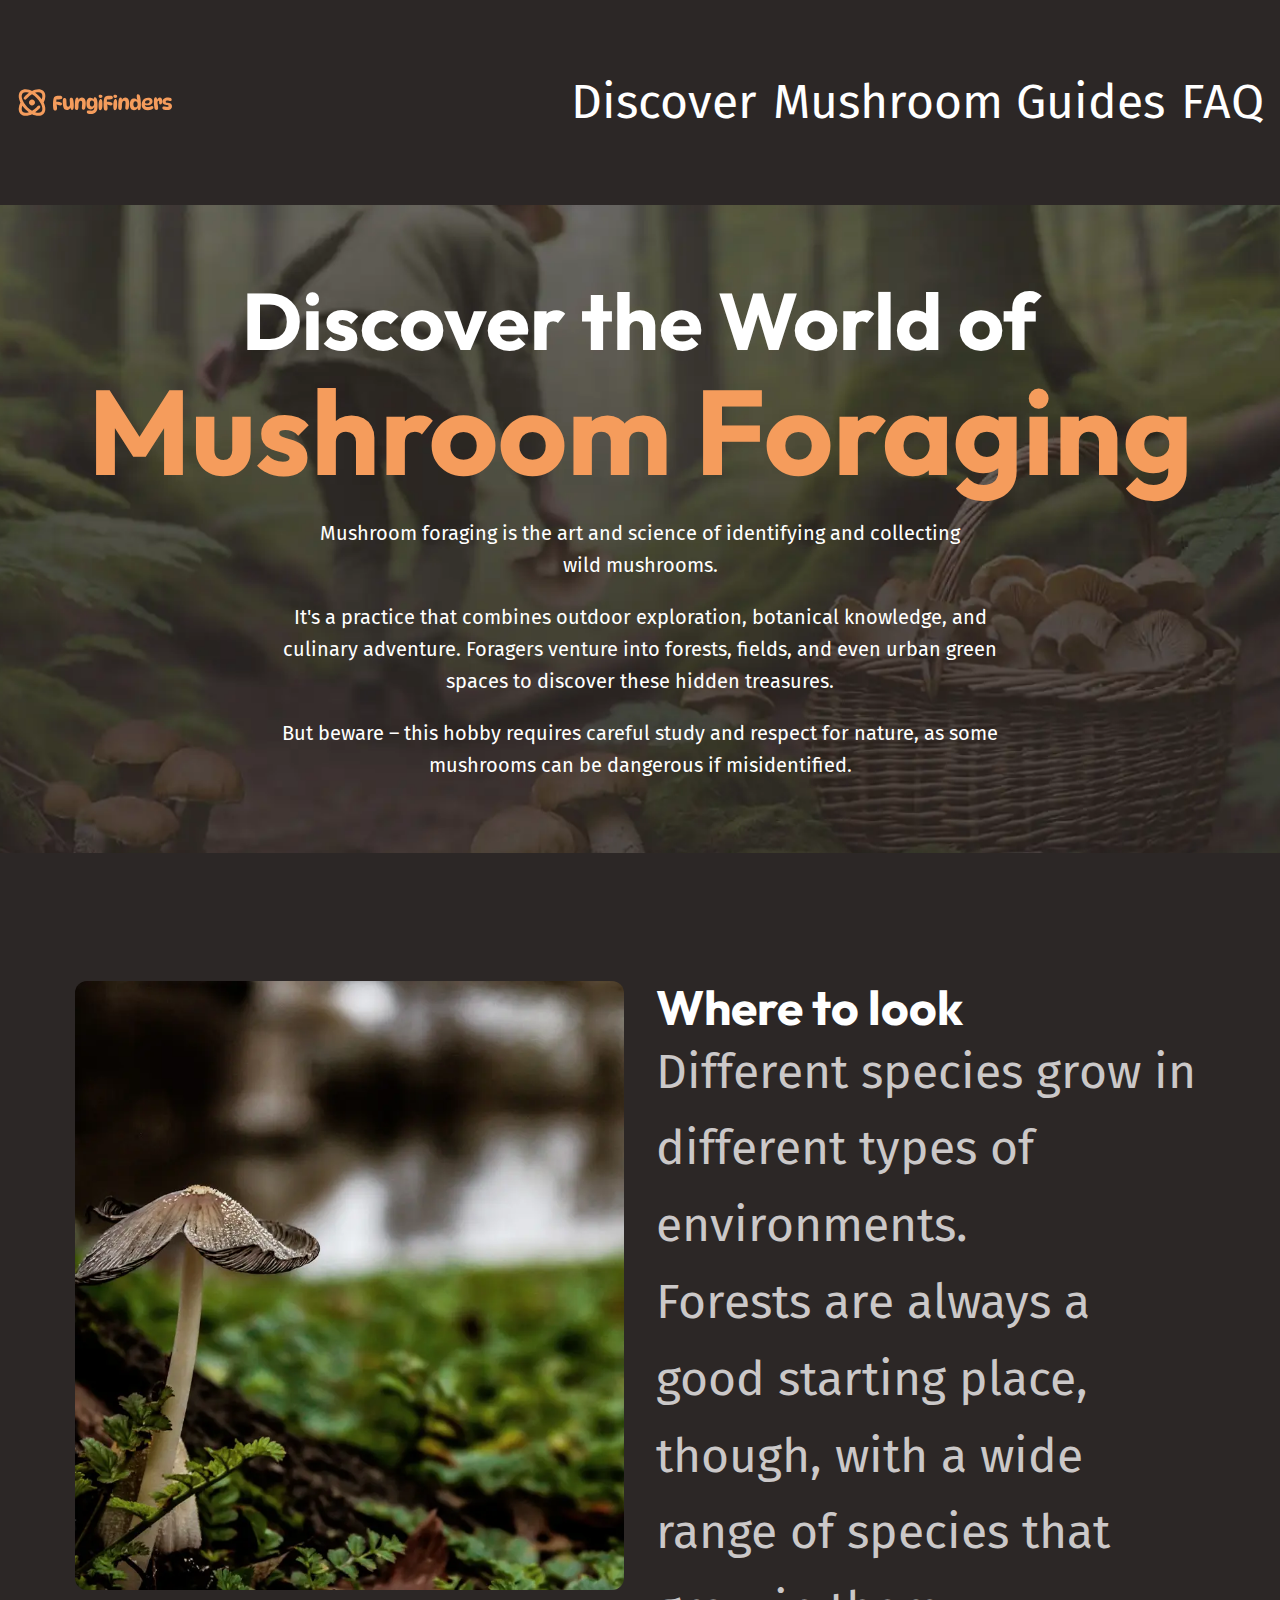
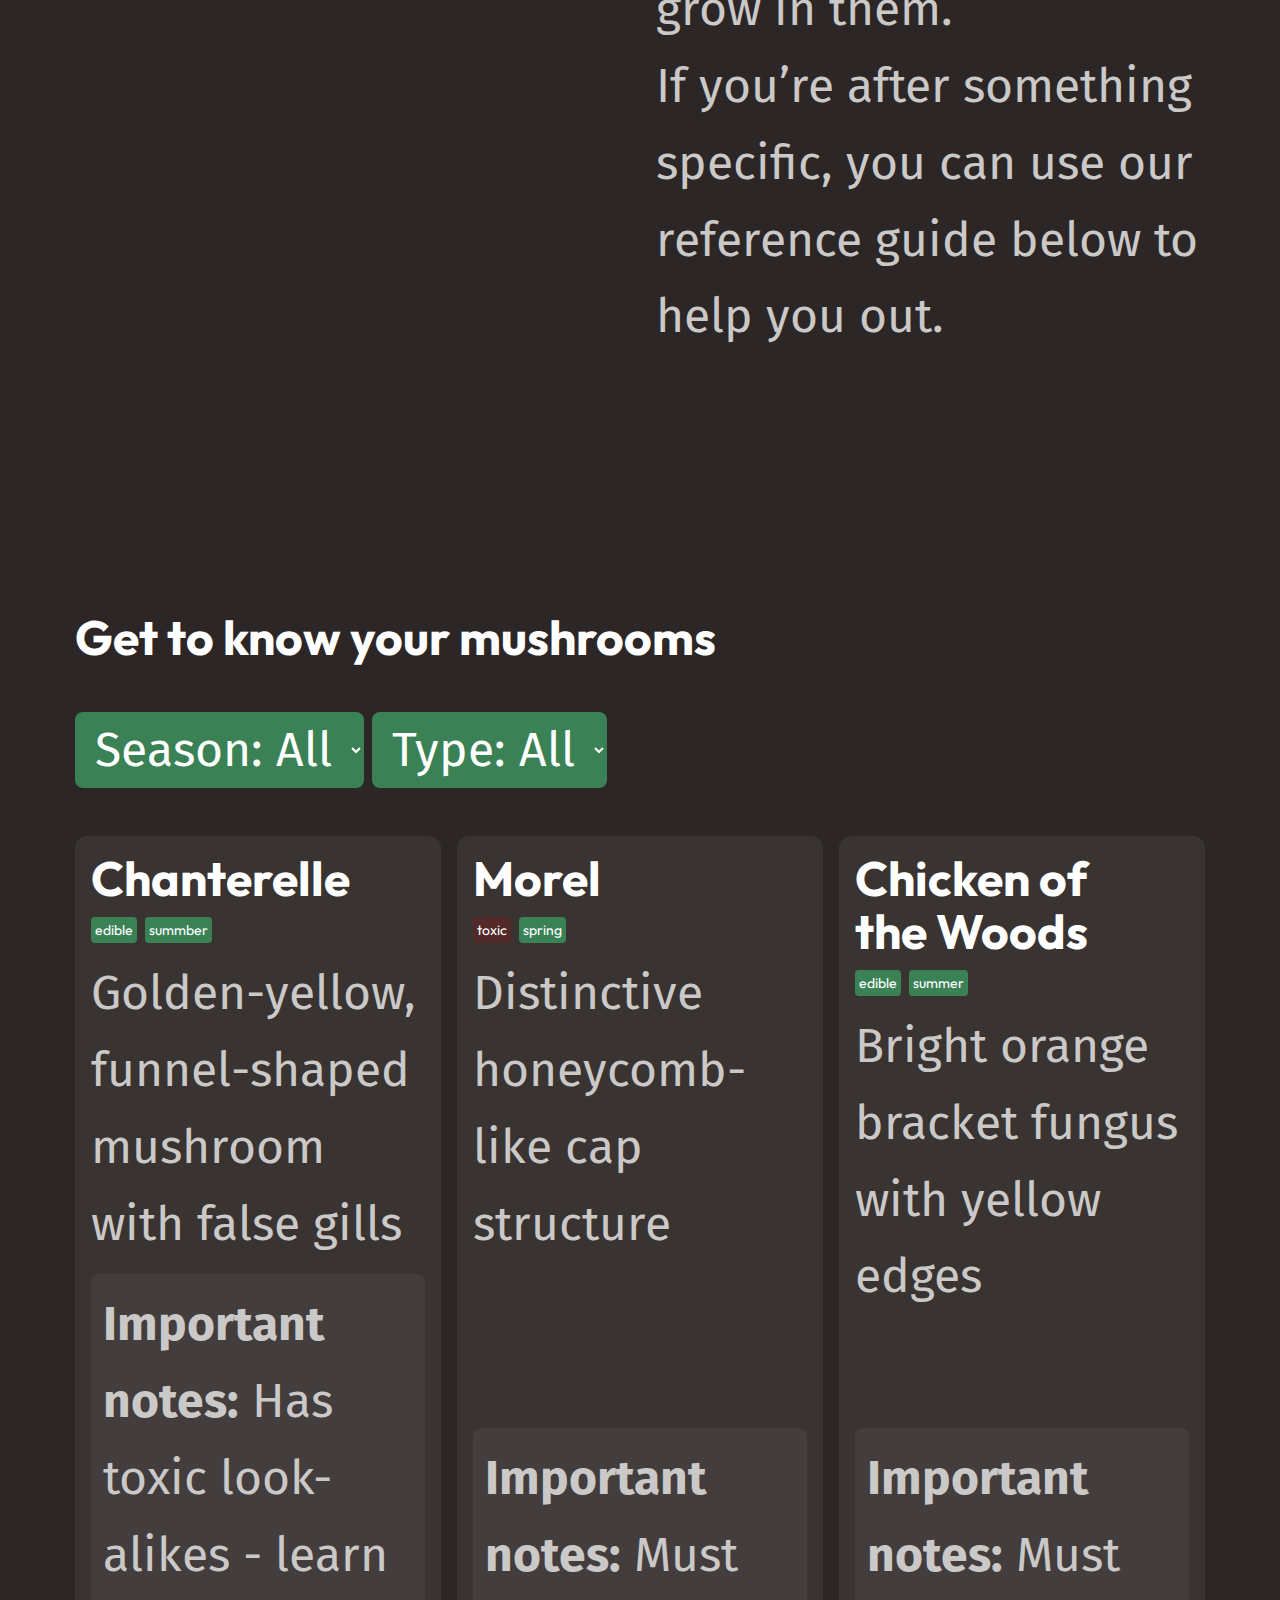
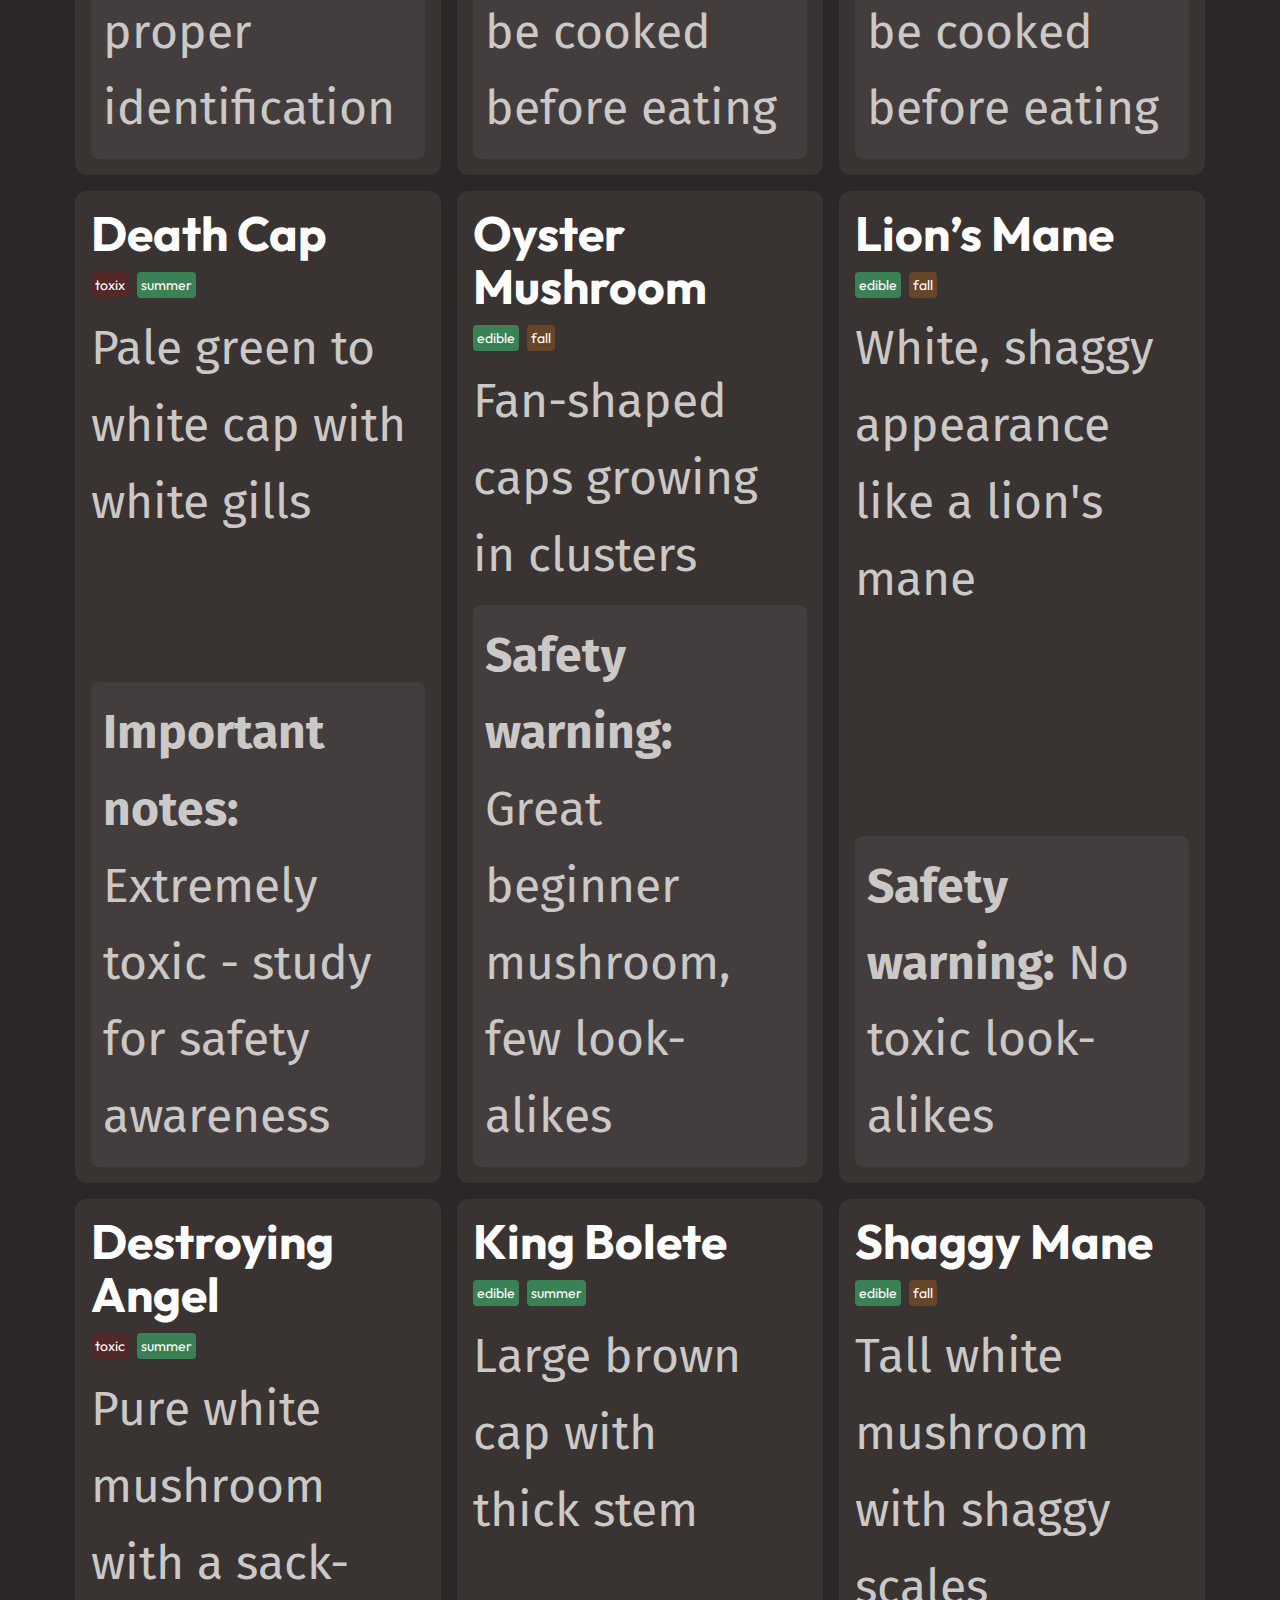
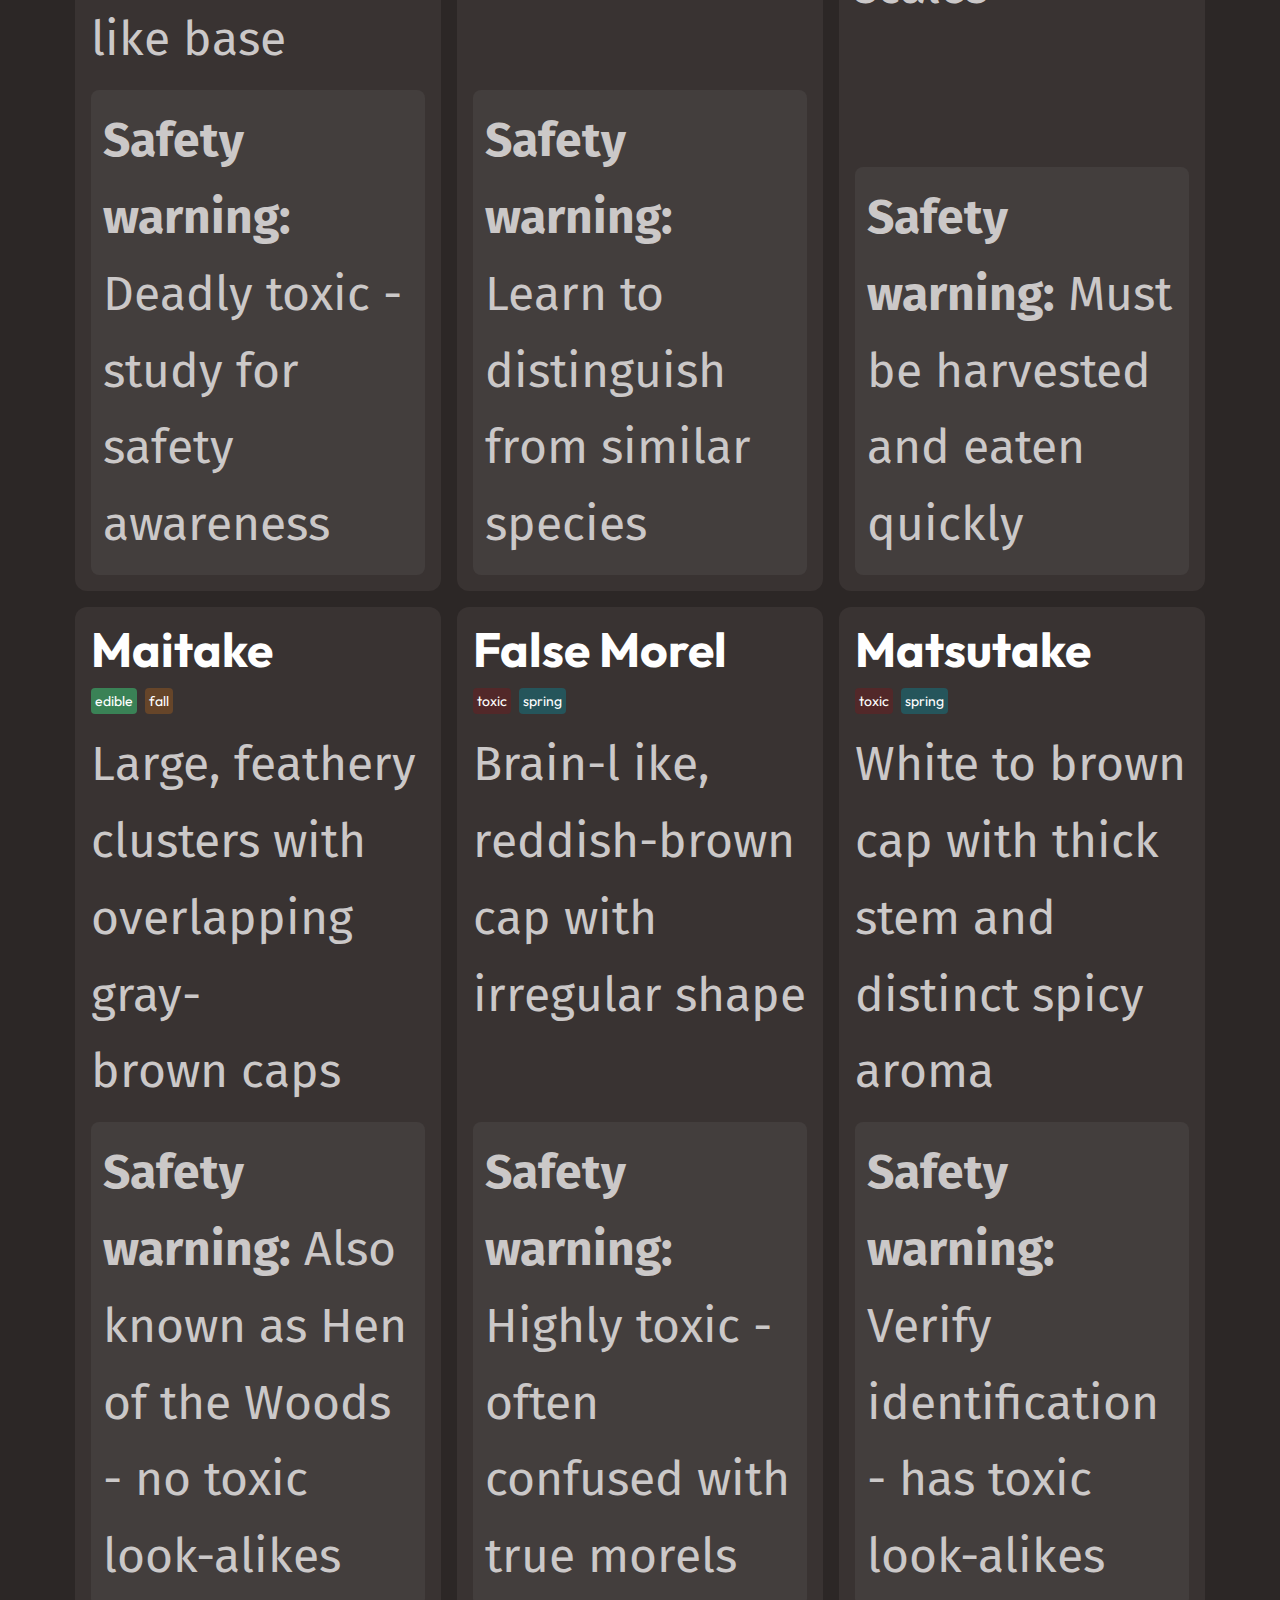
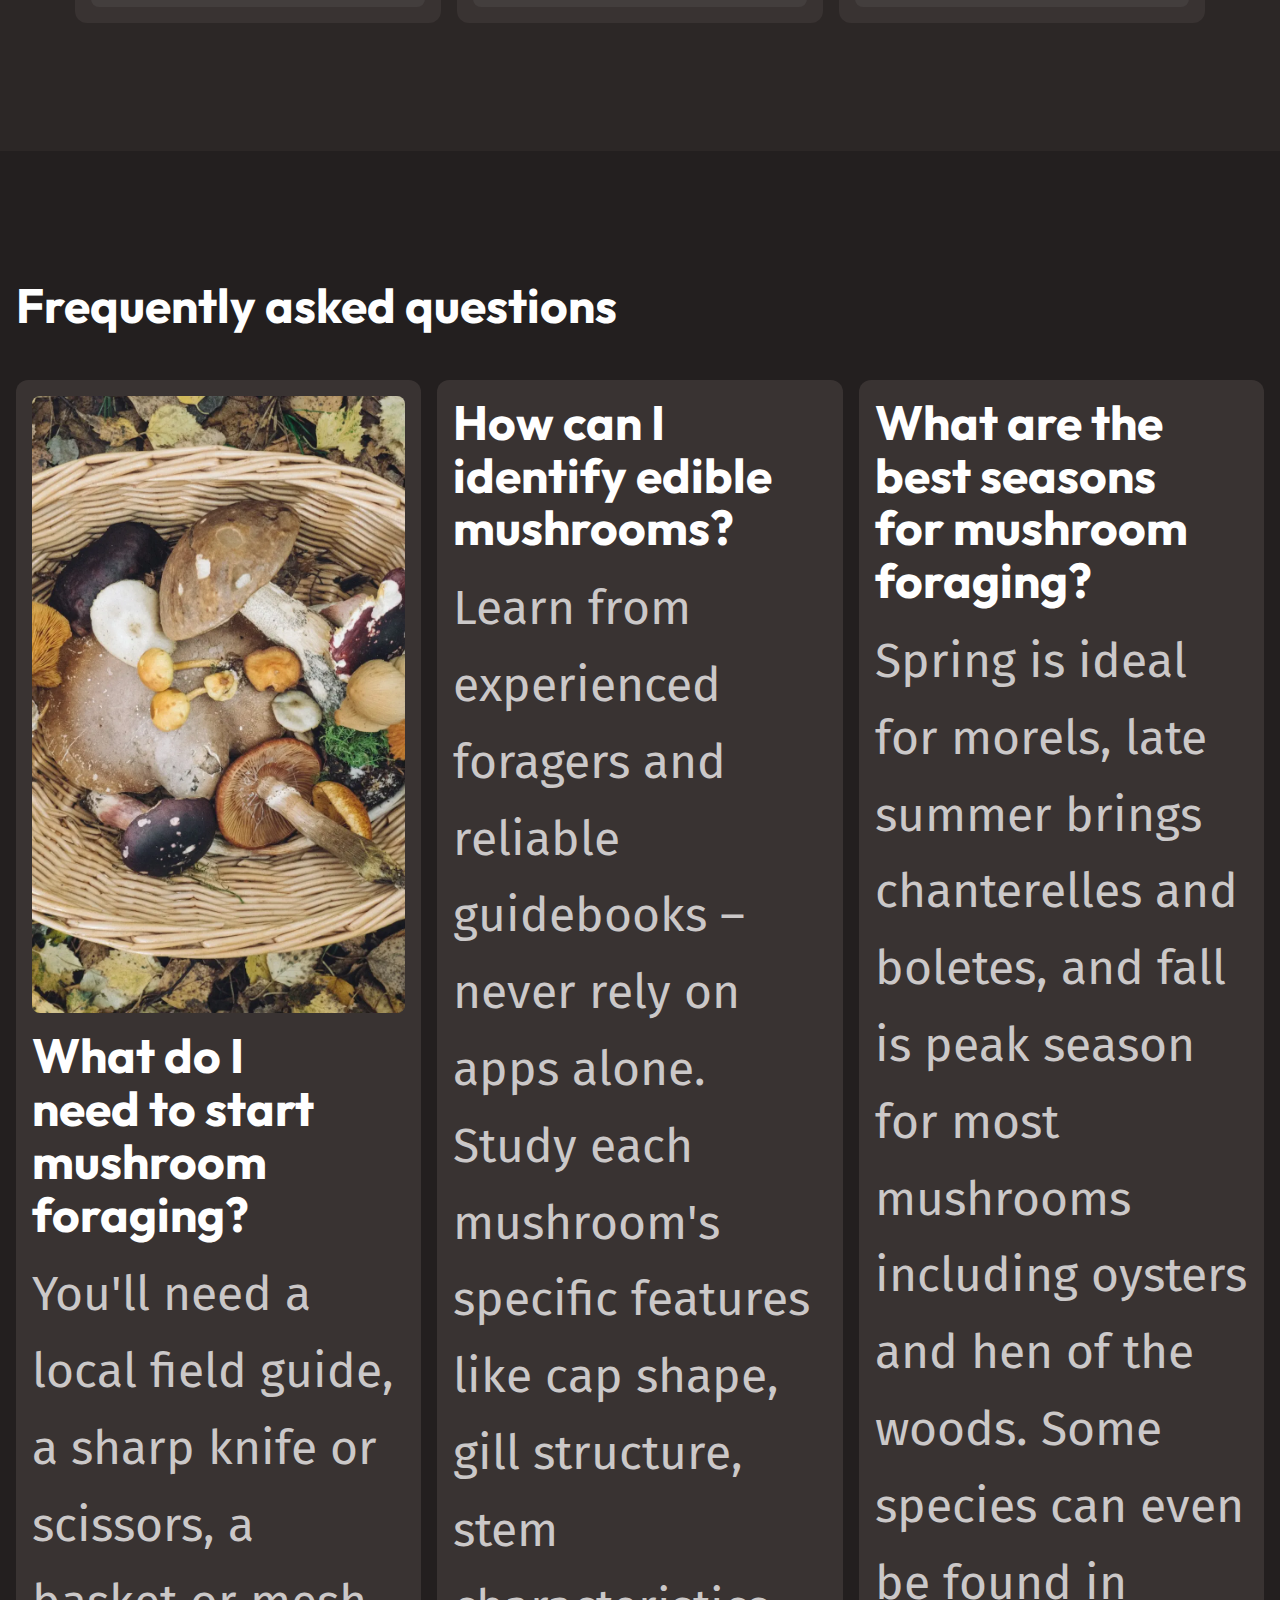
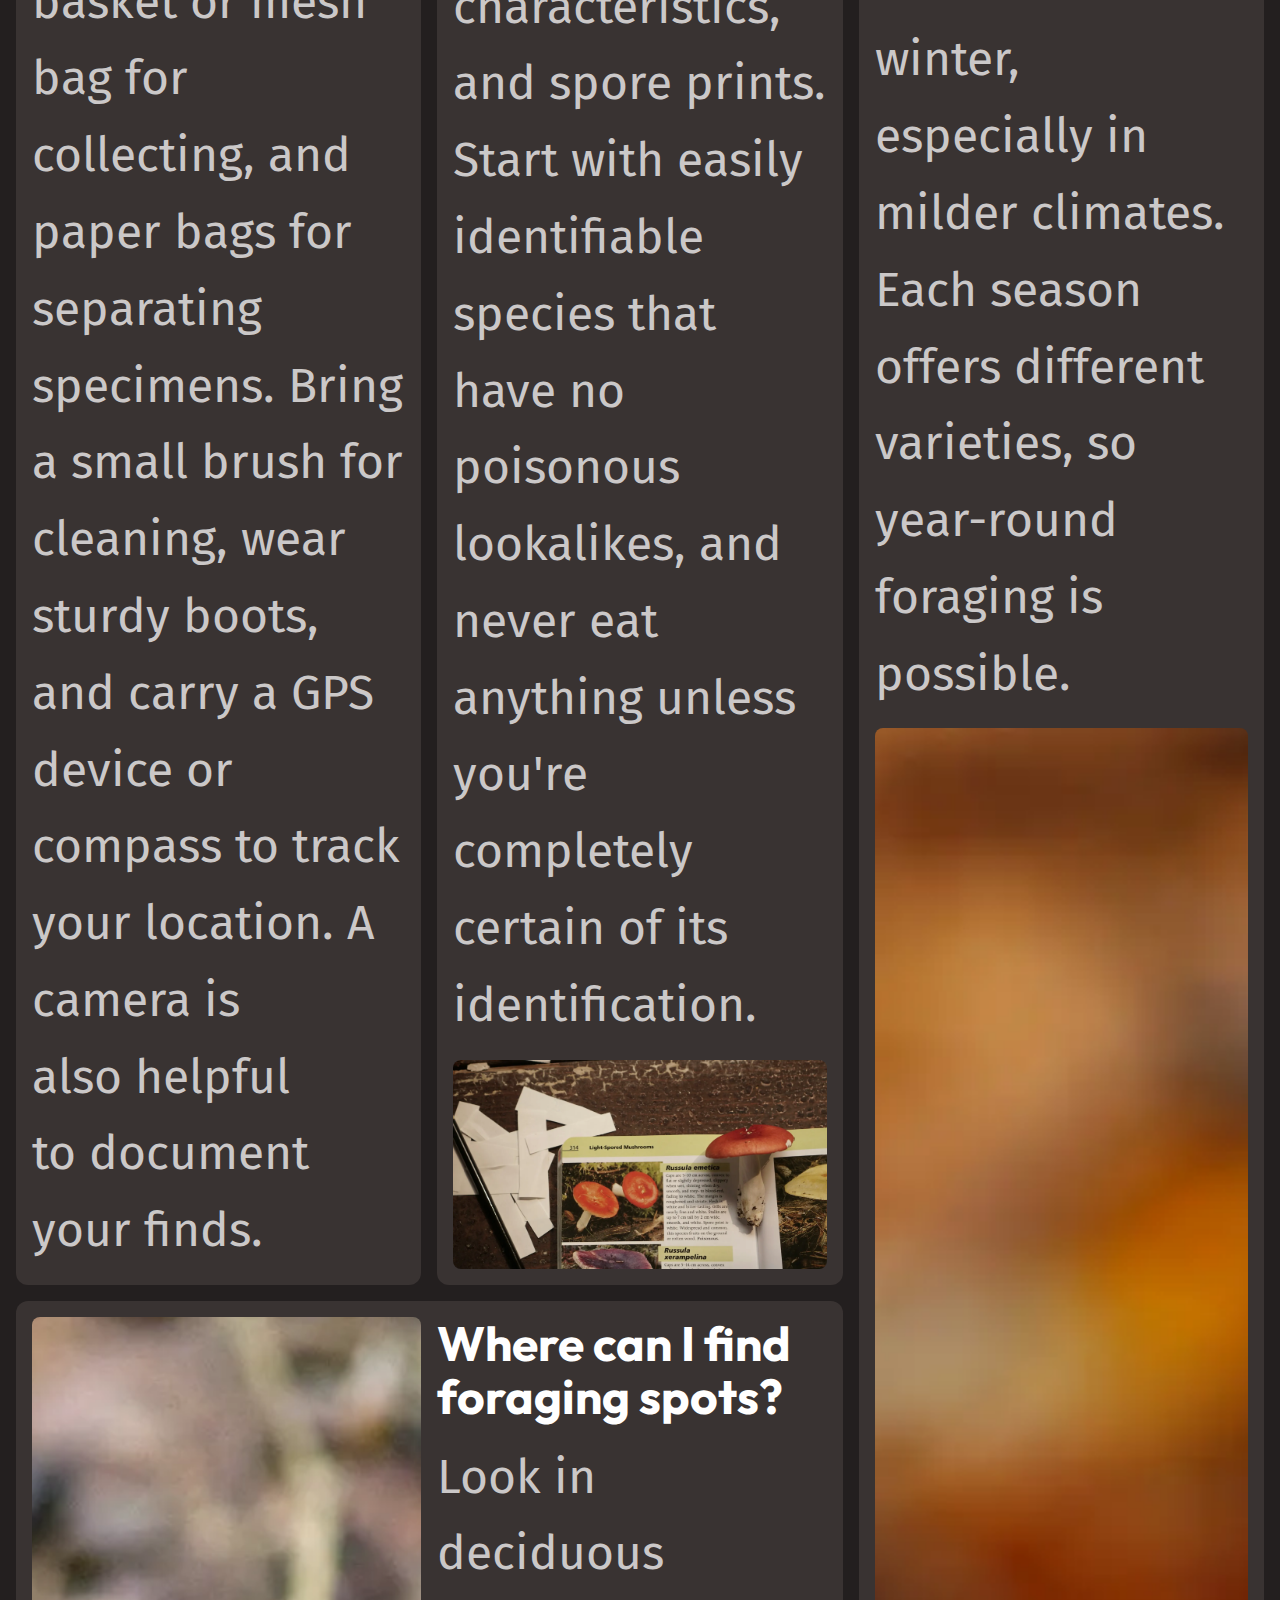
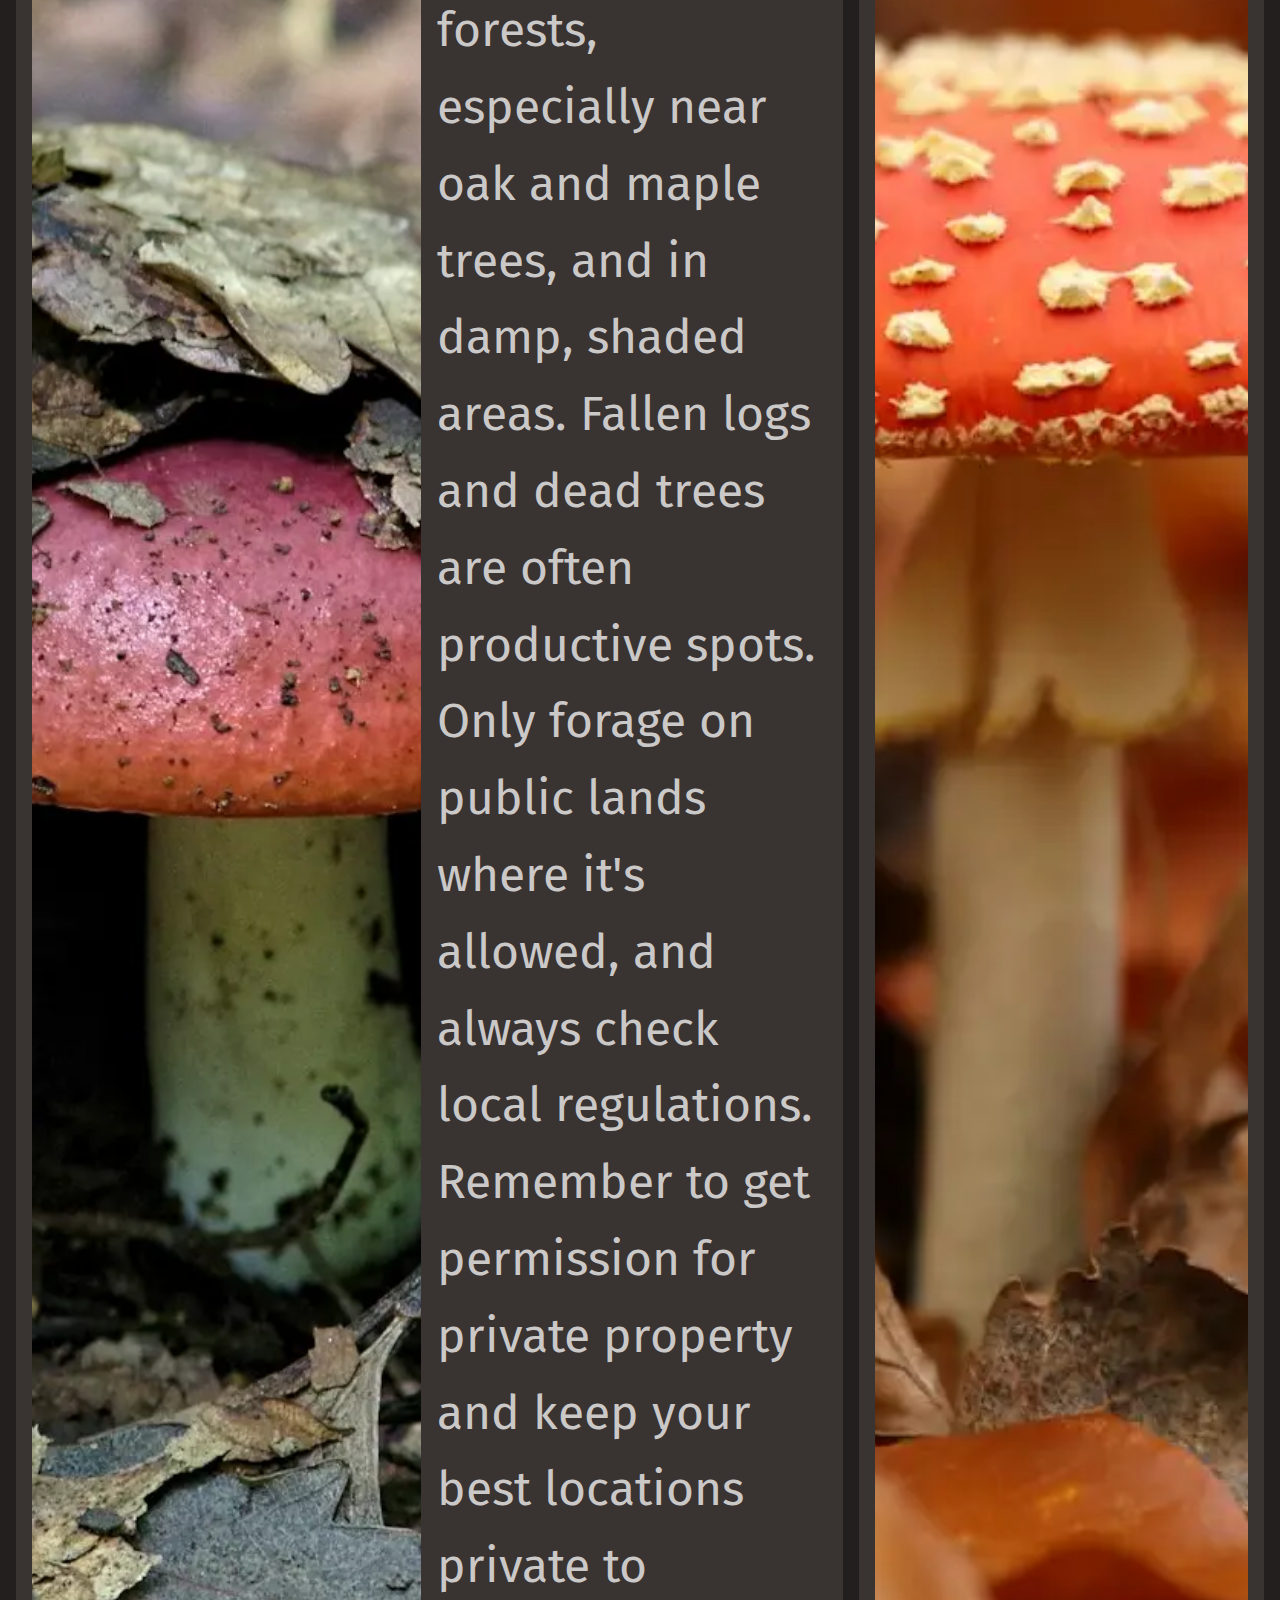
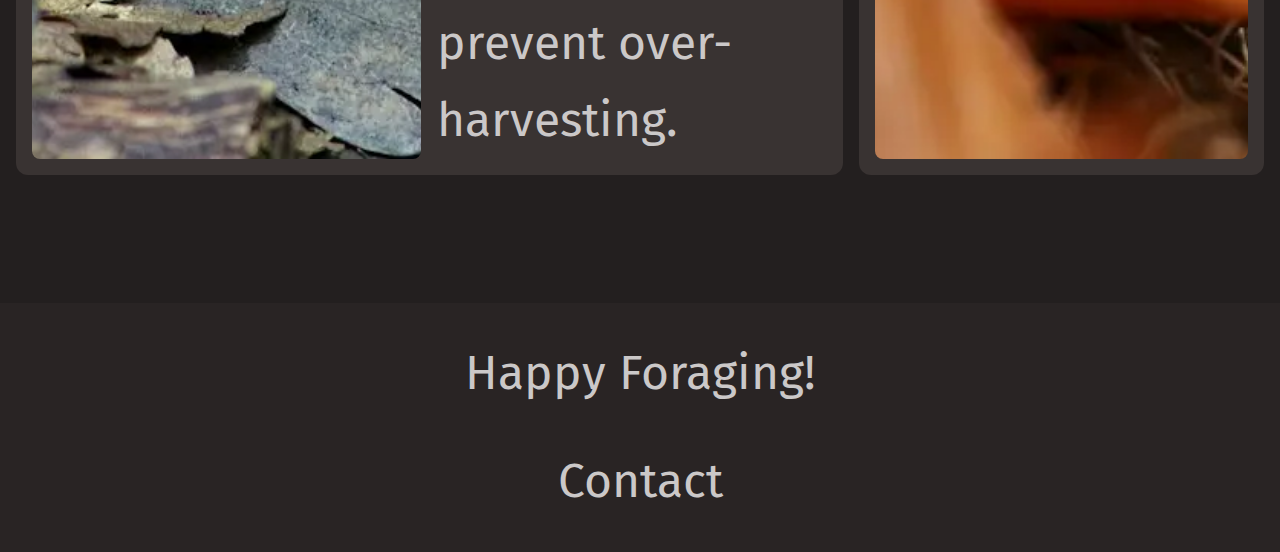
==== commit 1721c1fd: "feat: updated reszizing" ====
--- a/mushroom-guide.html
+++ b/mushroom-guide.html
@@ -65,13 +65,13 @@
         <div class="wrapper">
           <div class="equal-columns" data-alignment="centered" data-gap="large">
             <div class="">
-              <img src="" alt=" " />
+              <img src="/assets/where-to-look.webp" alt="a Fungi in focus" />
             </div>
             <div class="">
               <h2 class="section-title">Where to look</h2>
-              <p></p>
-              <p></p>
-              <p></p>
+              <p>Different species grow in different types of environments. </p>
+              <p>Forests are always a good starting place, though, with a wide range of species that grow in them. </p>
+              <p>If you’re after something specific, you can use our reference guide below to help you out.</p>
             </div>
           </div>
         </div>
--- a/style.css
+++ b/style.css
@@ -413,6 +413,10 @@
     background-image: url(/assets/hero.webp);
     background-size: cover;
     background-position: center;
+
+    animation: fade-out forwards;
+    animation-timeline: view();
+    animation-range-start: exit;
   }
   .hero__title {
     font-size: var(--font-size-heading-lg);
@@ -488,9 +492,9 @@
     gap: var(--card-gap, 1rem);
     padding: 1rem;
     background-color: var(--background-light);
-    border-radius: var(--border-radius-md);
+    border-radius: var(--border-radius-lg);
     img {
-      border-radius: var(--border-radius-sm);
+      border-radius: var(--border-radius-md);
     }
   }
   .card__title {
@@ -507,12 +511,14 @@
     display: flex;
     gap: 0.5rem;
     flex-wrap: wrap;
+    margin: 0;
+    padding: 0;
 
     li {
       font-family: var(--ff-heading);
       color: var(--text-high-contrast);
       font-size: var(--font-size-sm);
-      padding: 0.5rem;
+      padding: 0.125rem 0.25rem;
       background-color: var(--tag-bg, red);
       border-radius: var(--border-radius-sm);
     }
@@ -560,6 +566,11 @@
   [hidden] {
     display: none;
   }
+  .resizing * {
+    transition: none;
+    /* animation: none; */
+    animation-play-state: paused;
+  }
   .visually-hidden {
     clip: rect(0 0 0 0);
     clip-path: inset(50%);
@@ -616,3 +627,10 @@
     font-size: var(--font-size-lg);
   }
 }
+
+@keyframes fade-out{
+  from { opacity: 1;}
+  to{
+    opacity: 0;
+  }
+}
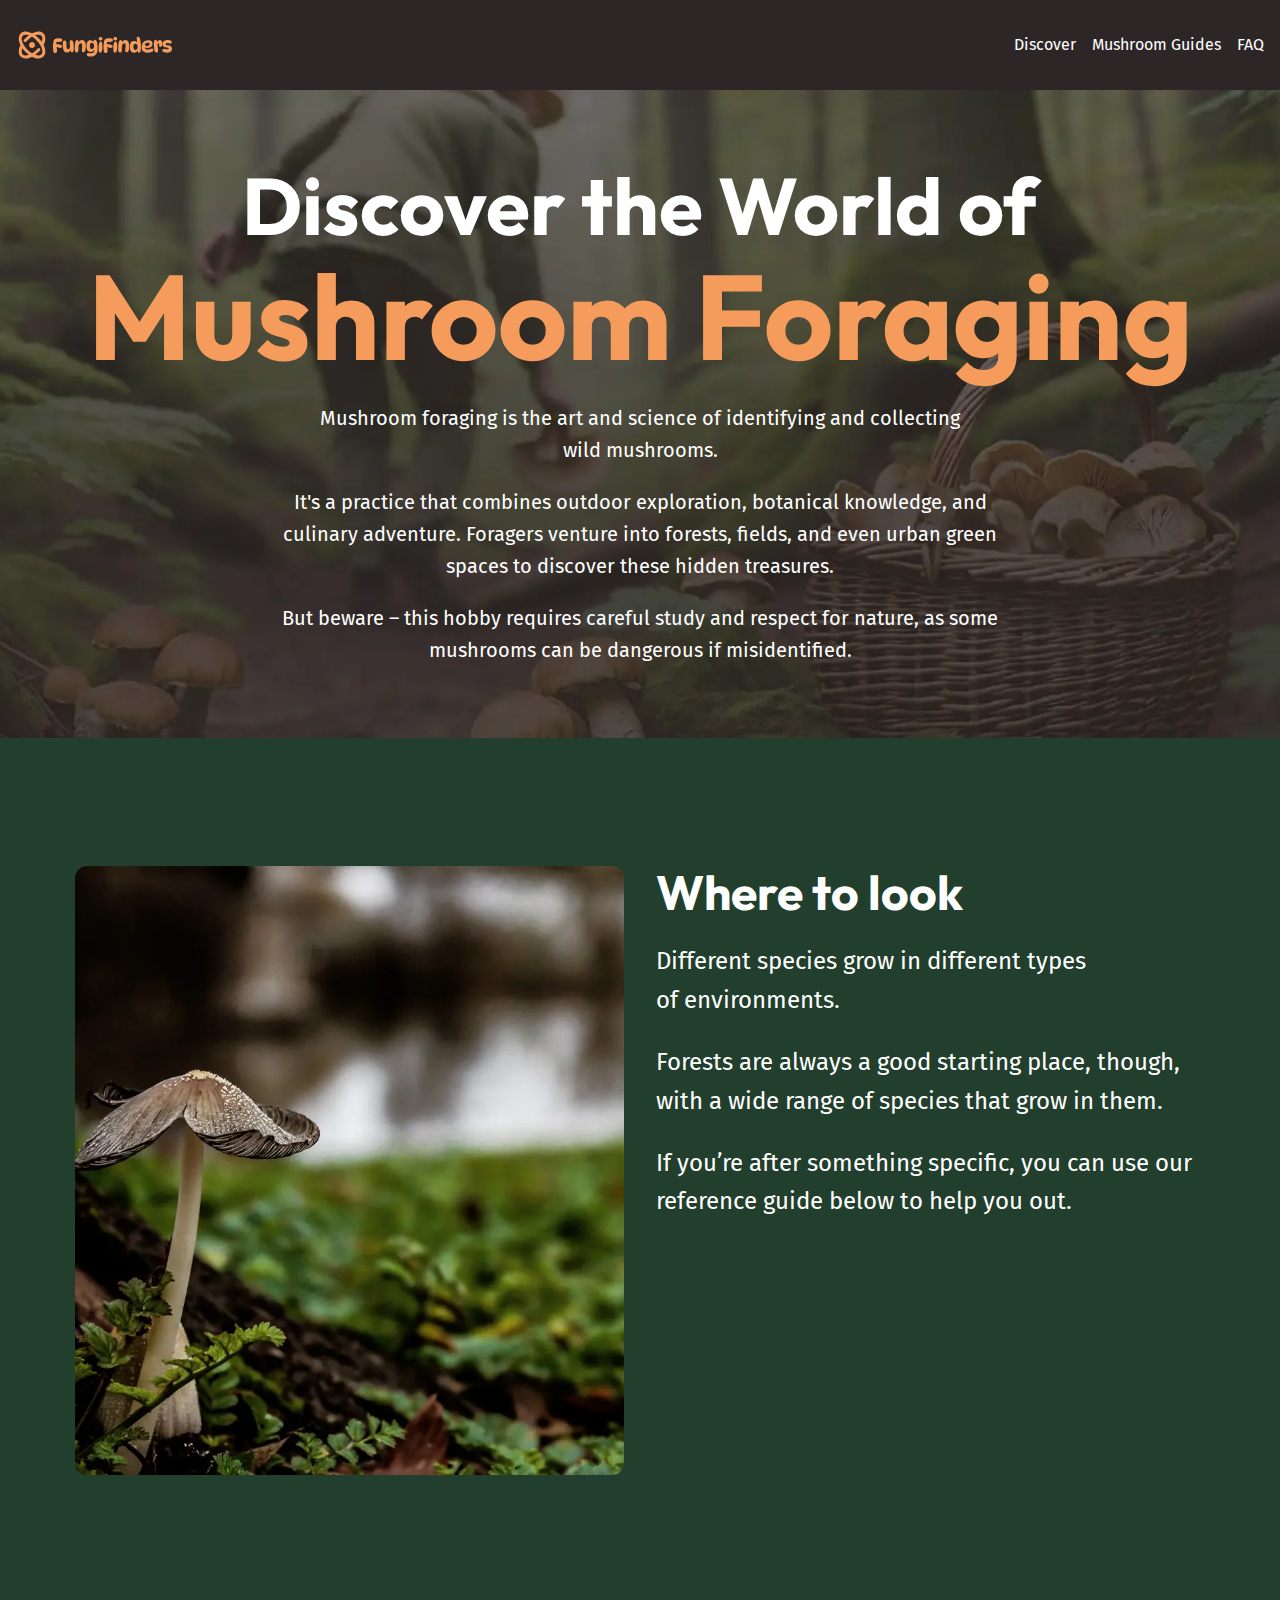
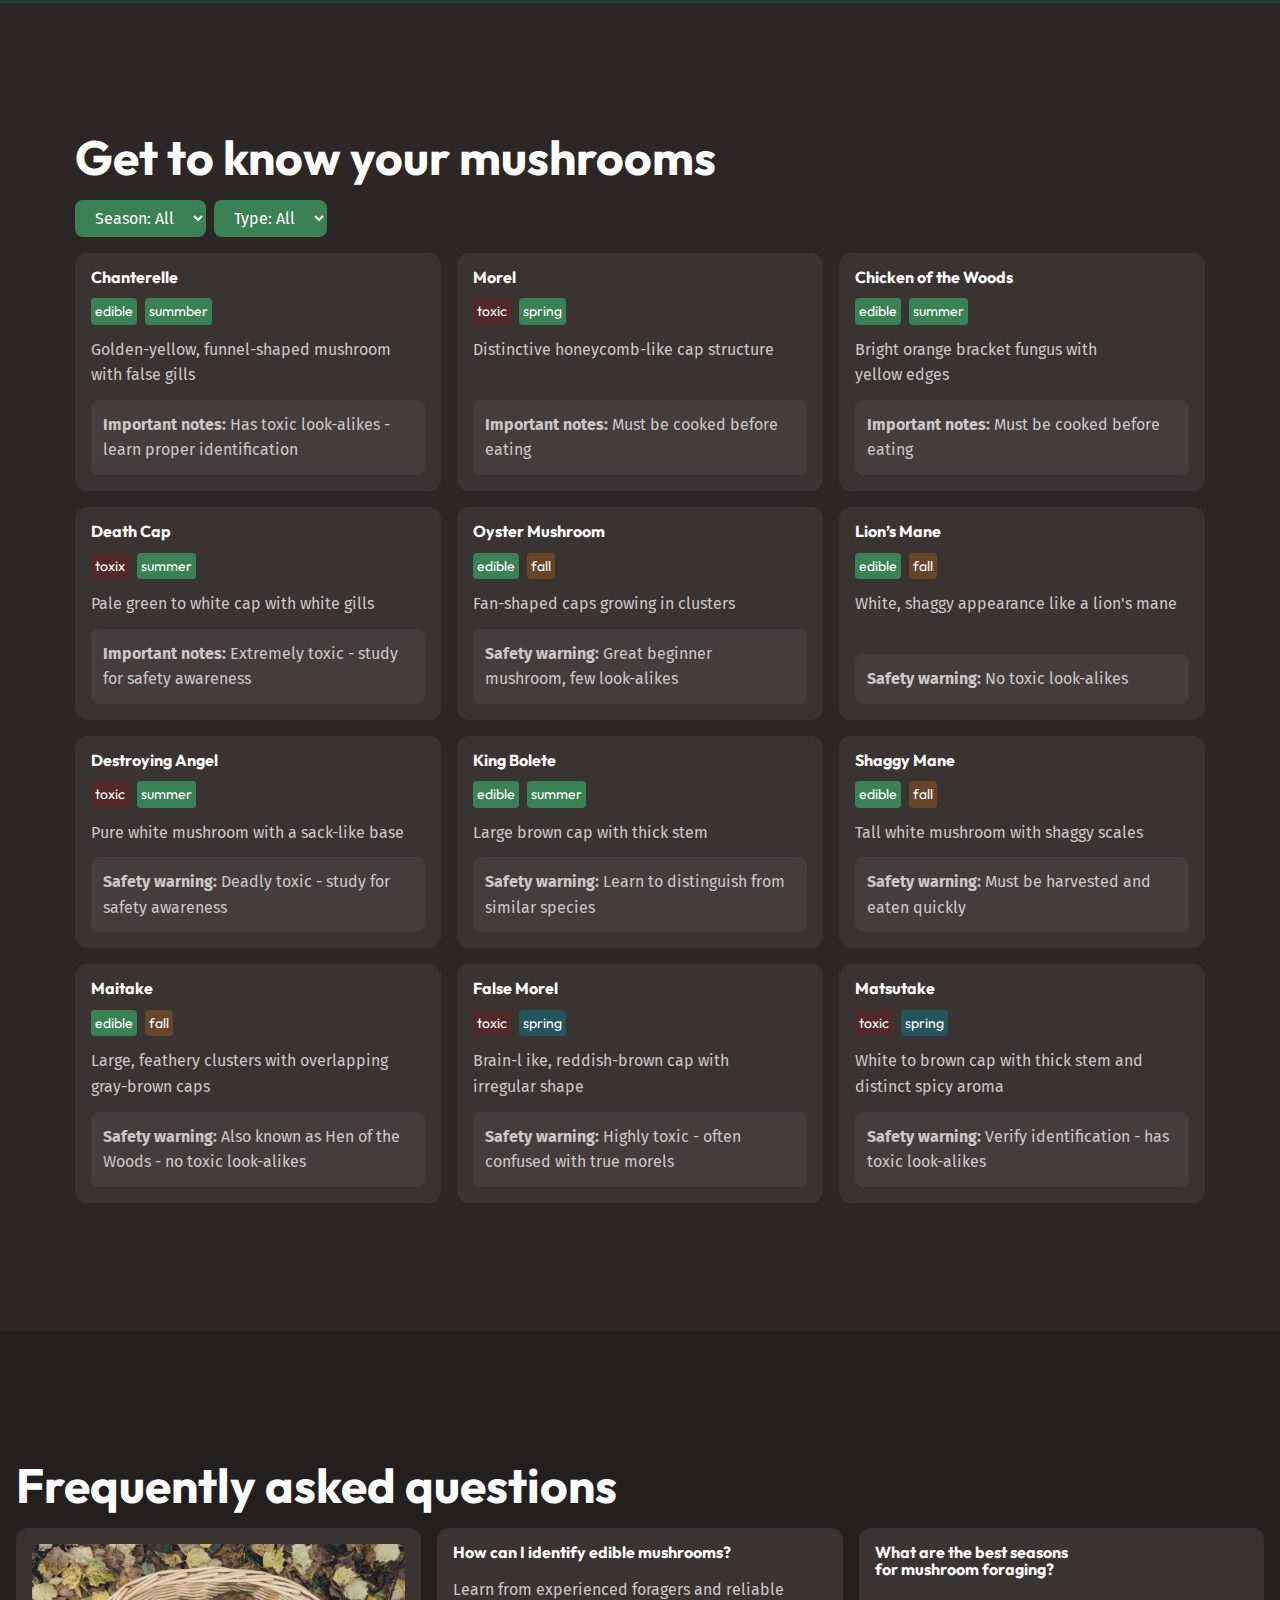
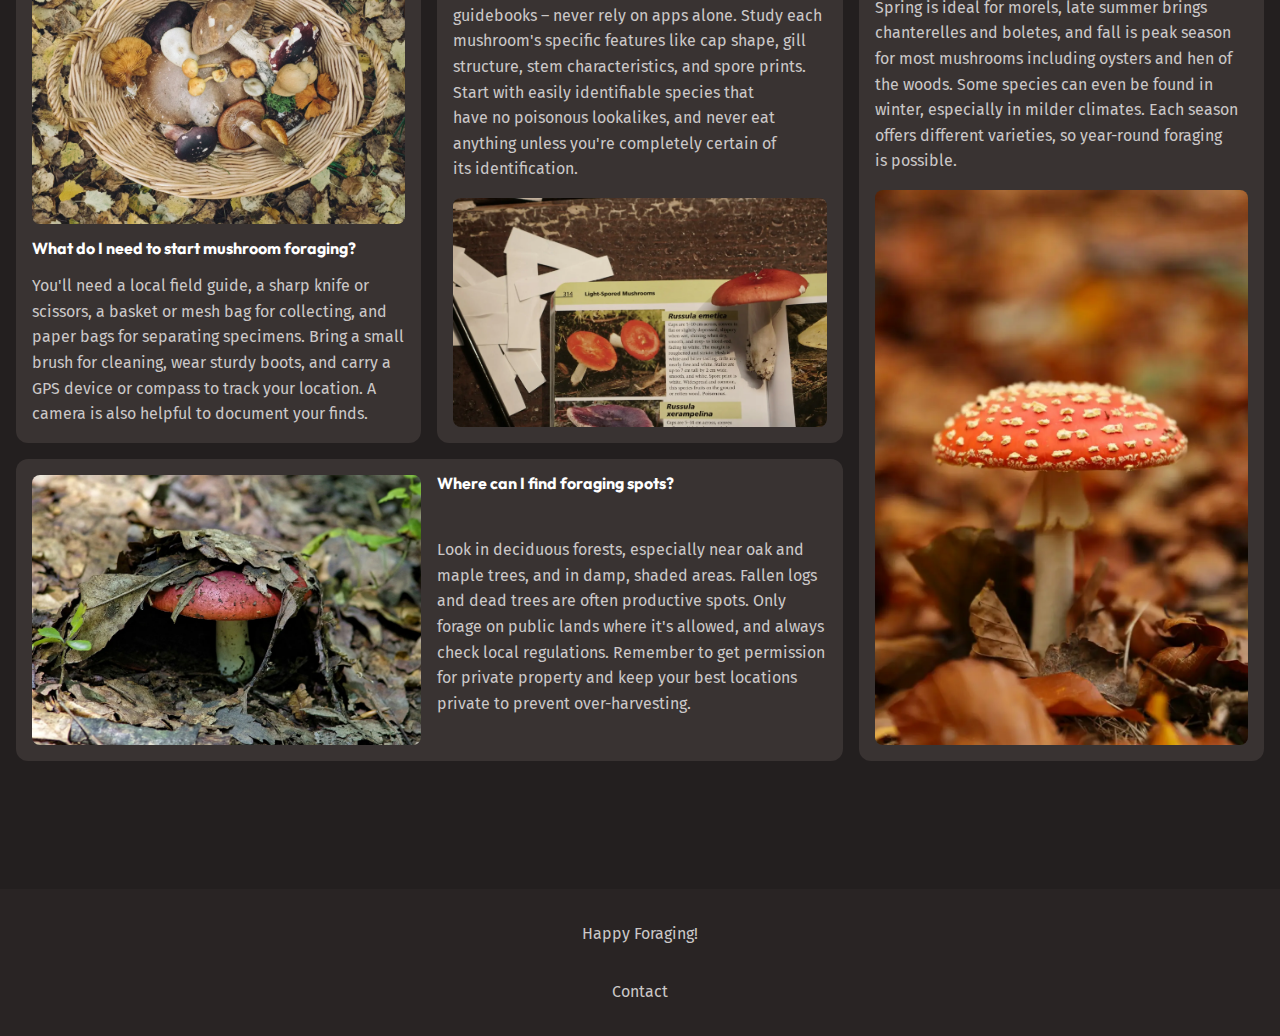
==== commit 144093c1: "feat: updated flow" ====
--- a/mushroom-guide.html
+++ b/mushroom-guide.html
@@ -61,13 +61,13 @@
         </div>
       </section>
       <!-- Where to look -->
-      <section class="section">
+      <section class="background-accent section">
         <div class="wrapper">
           <div class="equal-columns" data-alignment="centered" data-gap="large">
             <div class="">
               <img src="/assets/where-to-look.webp" alt="a Fungi in focus" />
             </div>
-            <div class="">
+            <div class="flow font-size-lg text-high-contrast">
               <h2 class="section-title">Where to look</h2>
               <p>Different species grow in different types of environments. </p>
               <p>Forests are always a good starting place, though, with a wide range of species that grow in them. </p>
--- a/style.css
+++ b/style.css
@@ -143,7 +143,7 @@
   }
 
   html {
-    font-family: var(--ff--body);
+    
     line-height: 1.6;
     scroll-padding: 3rem;
   }
@@ -154,7 +154,7 @@
     }
   }
   body {
-    font-size: var(--font-size-heading-rg);
+    font-family: var(--ff--body);
     color: var(--text-main);
     background-color: var(--background-main);
   }
